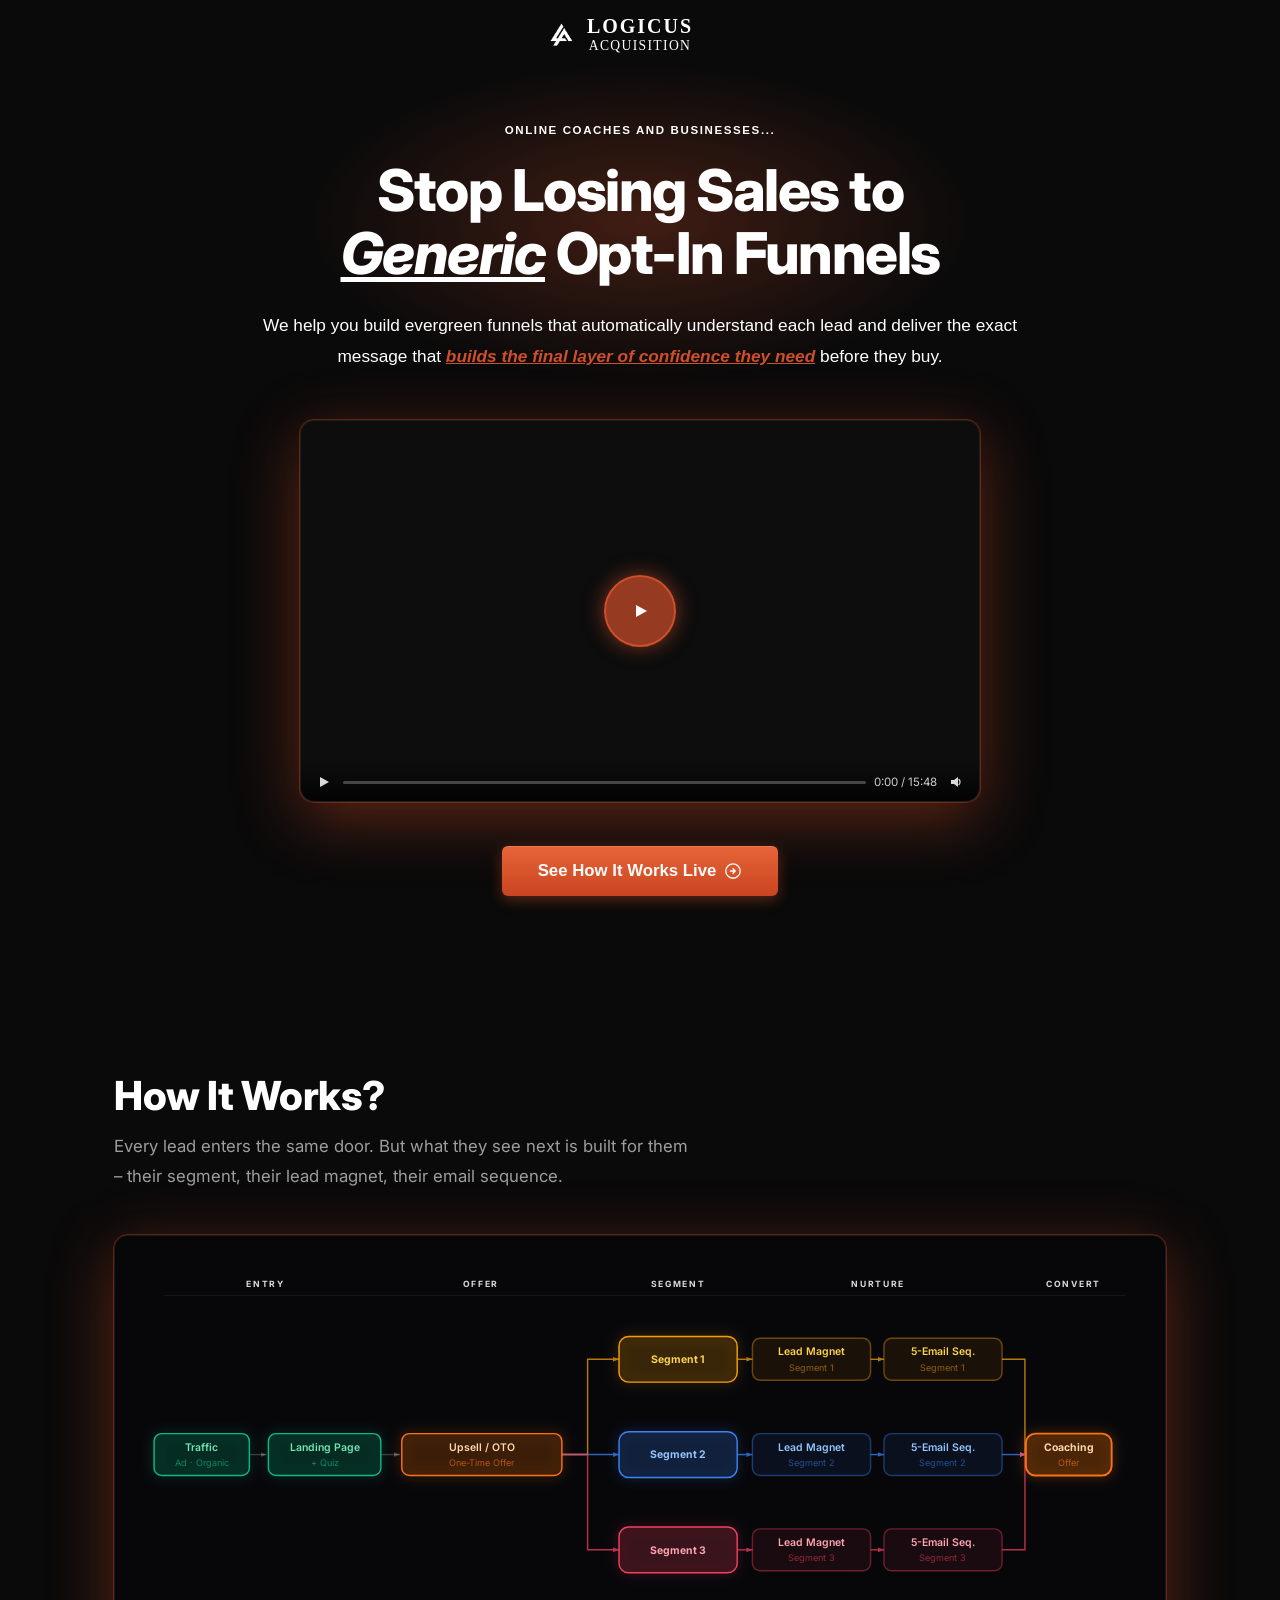
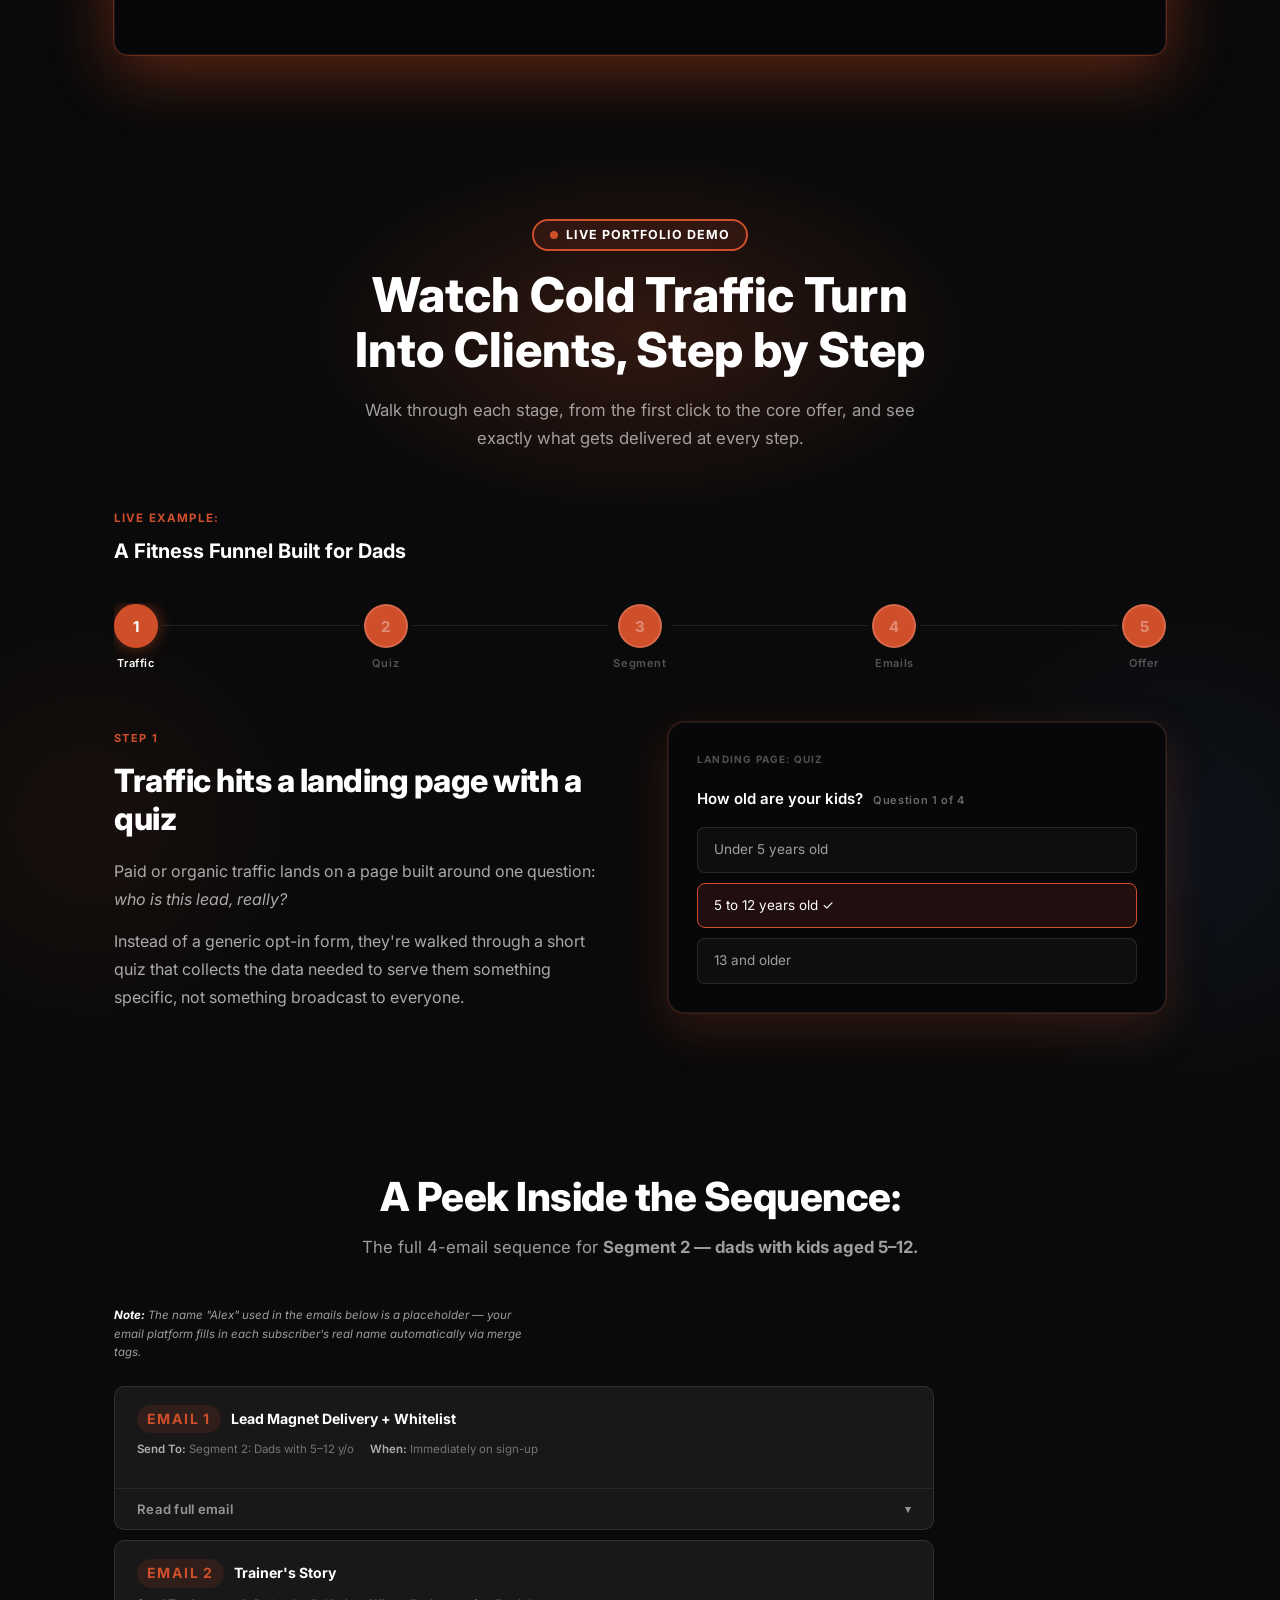
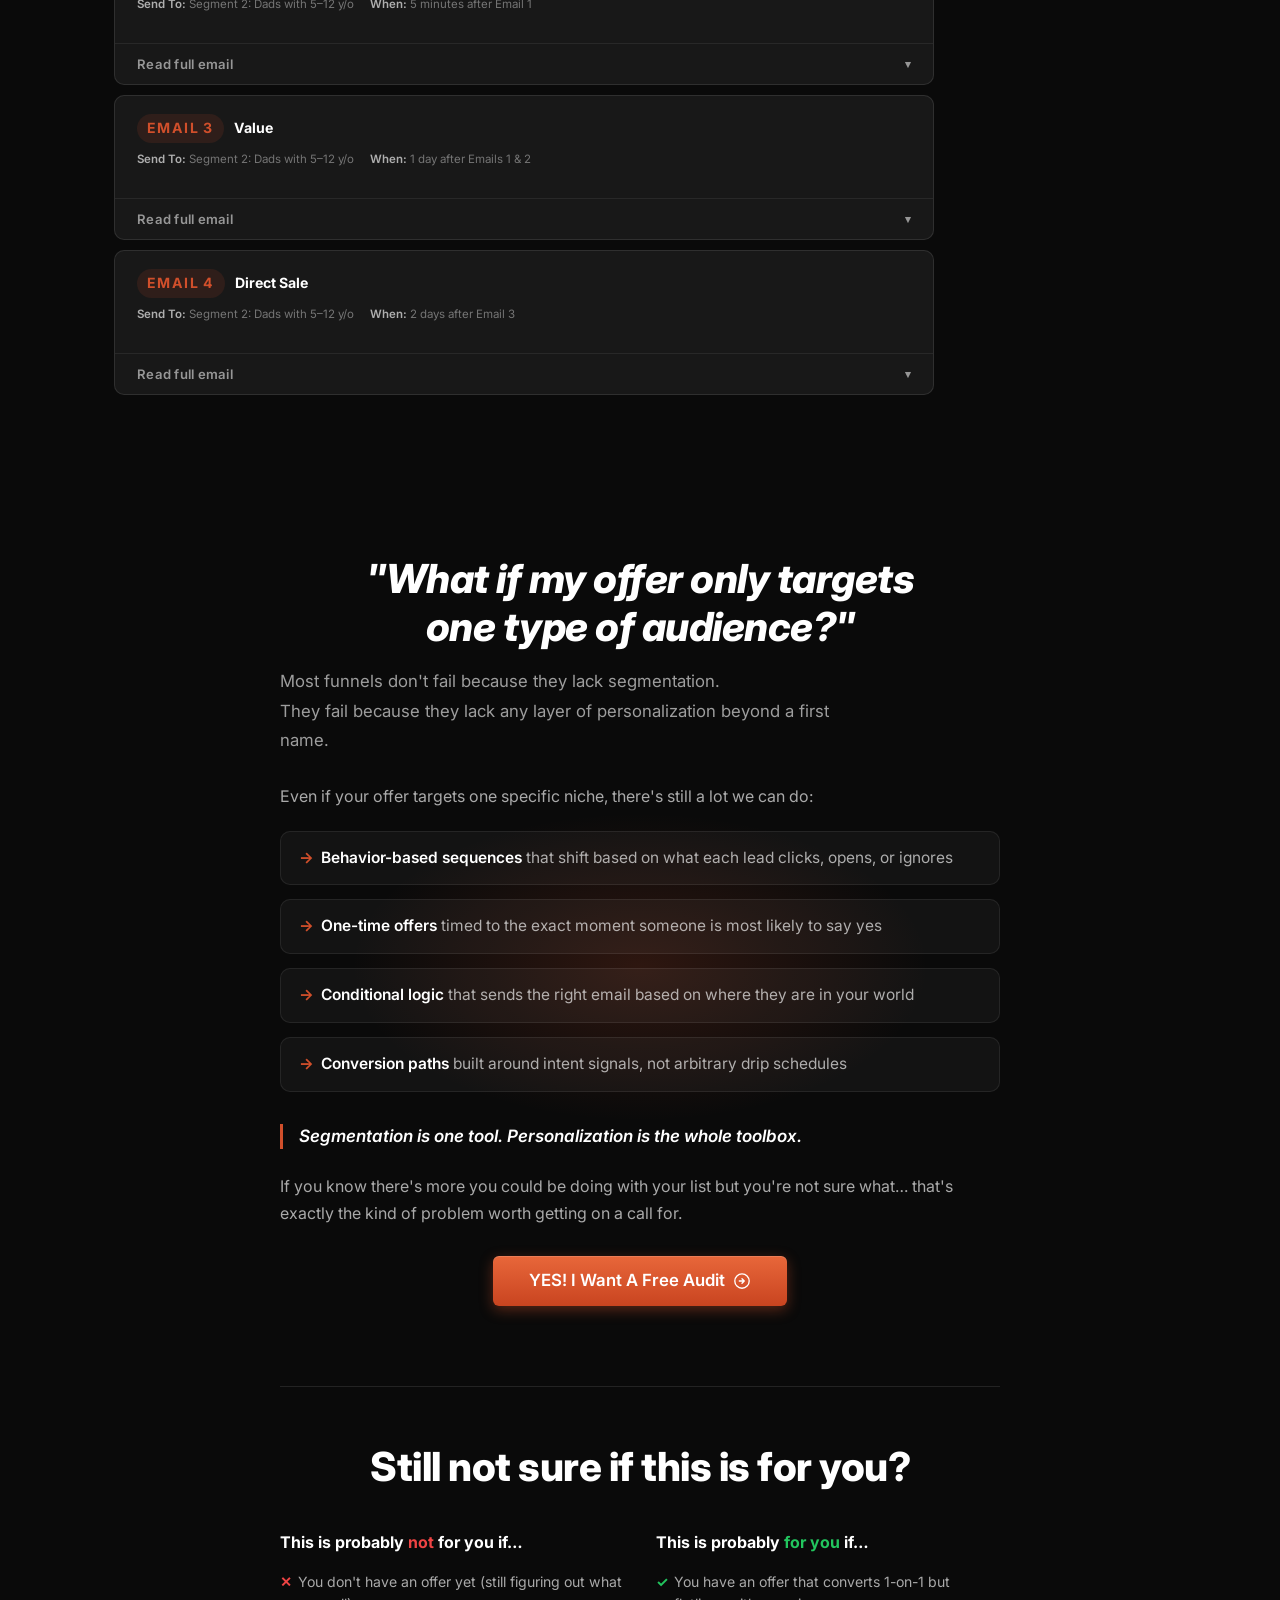
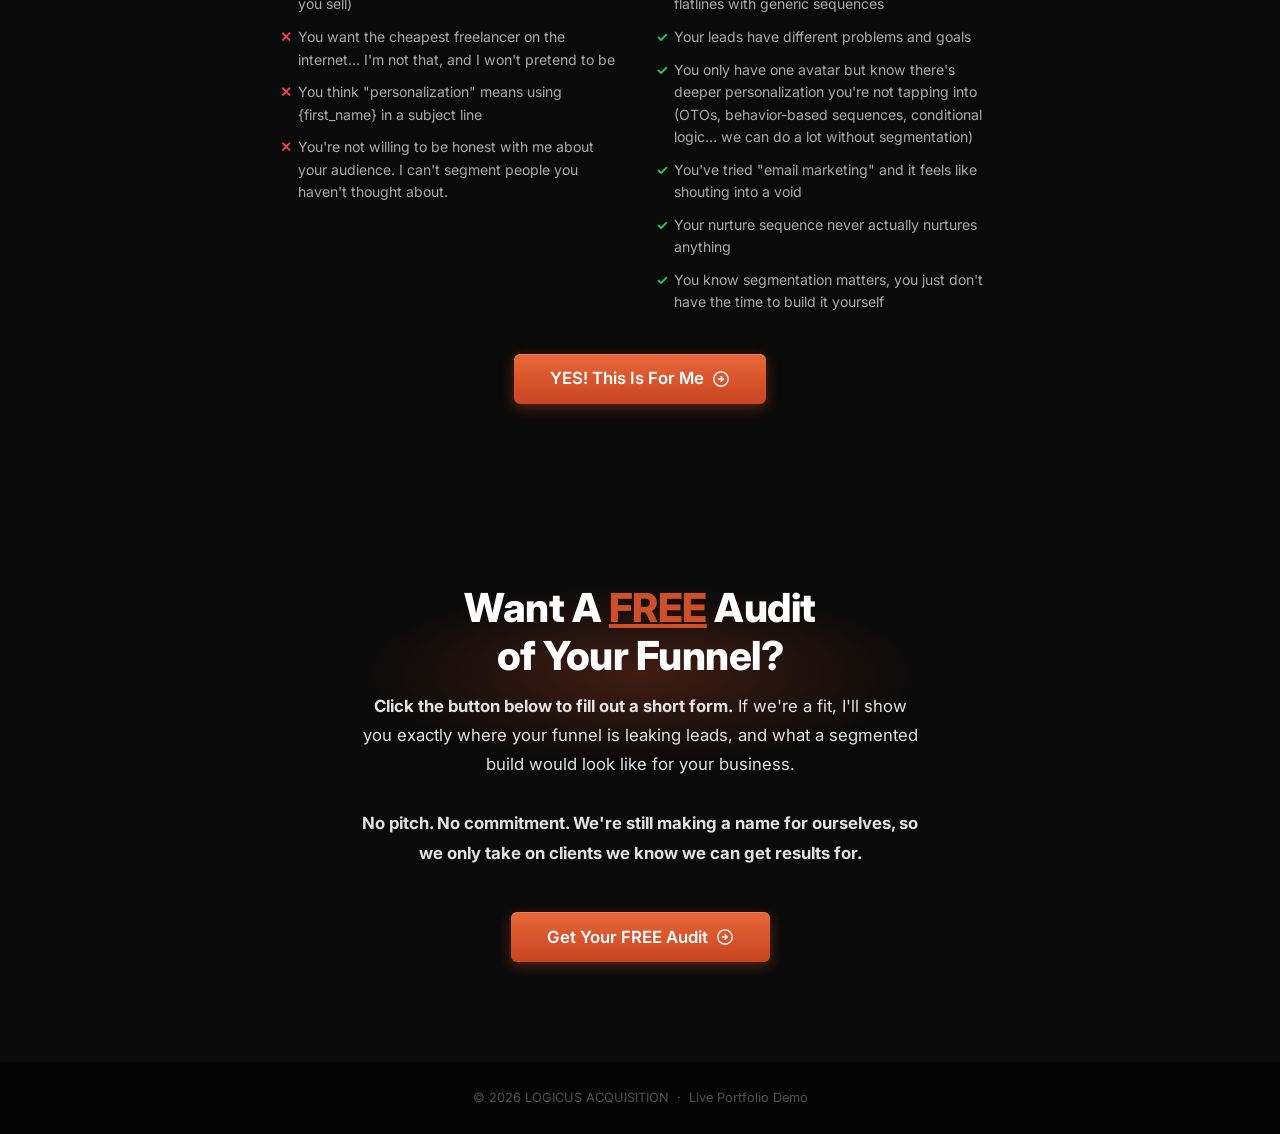
==== index.html @ f86022f2 "Remove 'the' from Email 2 SL" ====
<!DOCTYPE html>
<html lang="en">
<head>
  <meta charset="UTF-8">
  <meta name="viewport" content="width=device-width, initial-scale=1.0">
  <title>LOGICUS ACQUISITION — Segmented Marketing Funnels</title>
  <link rel="preconnect" href="https://fonts.googleapis.com">
  <link rel="preconnect" href="https://fonts.gstatic.com" crossorigin>
  <link href="https://fonts.googleapis.com/css2?family=Inter:wght@300;400;500;600;700;800&display=swap" rel="stylesheet">
  <link rel="stylesheet" href="styles.css">
  <style>
    /* ── Walkthrough Hero ── */
    .walkthrough-hero {
      padding: 64px 0 56px;
      text-align: center;
      position: relative;
      overflow: hidden;
    }
    .walkthrough-hero::before {
      content: '';
      position: absolute;
      top: 50%;
      left: 50%;
      transform: translate(-50%, -50%);
      width: min(700px, 120vw);
      height: 380px;
      background: radial-gradient(ellipse at center, rgba(208,79,43,0.2) 0%, transparent 68%);
      pointer-events: none;
      z-index: 0;
    }
    .walkthrough-hero .container { position: relative; z-index: 1; }
    .walkthrough-hero .hero-label {
      display: inline-flex;
      align-items: center;
      gap: 8px;
      margin-bottom: 16px;
      border: 2px solid #D04F2B;
      border-radius: 999px;
      padding: 4px 16px;
      background: rgba(208, 79, 43, 0.12);
      color: #fff;
      font-size: 0.78rem;
      font-weight: 700;
      letter-spacing: 0.08em;
      text-transform: uppercase;
    }
    .live-dot {
      width: 8px;
      height: 8px;
      border-radius: 50%;
      background: #D04F2B;
      flex-shrink: 0;
      animation: pulse-dot 1.6s ease-in-out infinite;
    }
    @keyframes pulse-dot {
      0%, 100% { opacity: 1; transform: scale(1); }
      50% { opacity: 0.4; transform: scale(0.75); }
    }
    .walkthrough-hero h1 {
      font-size: clamp(1.6rem, 4.5vw, 3rem);
      font-weight: 800;
      line-height: 1.15;
      margin-bottom: 18px;
      text-wrap: balance;
    }
    .walkthrough-hero p {
      font-size: 1.05rem;
      color: rgba(255,255,255,0.6);
      max-width: 560px;
      margin: 0 auto;
      line-height: 1.7;
      text-wrap: pretty;
    }

    /* ── Step Nav ── */
    .walkthrough-section {
      padding: 0 0 80px;
      position: relative;
      overflow: hidden;
    }
    .walkthrough-section::before {
      content: '';
      position: absolute;
      top: 10%;
      right: -180px;
      width: 560px;
      height: 560px;
      background: radial-gradient(ellipse at center, rgba(59,130,246,0.07) 0%, transparent 65%);
      pointer-events: none;
    }
    .walkthrough-section::after {
      content: '';
      position: absolute;
      bottom: 5%;
      left: -150px;
      width: 480px;
      height: 480px;
      background: radial-gradient(ellipse at center, rgba(208,79,43,0.07) 0%, transparent 65%);
      pointer-events: none;
    }
    .walkthrough-section .container { position: relative; z-index: 1; }
    .step-nav {
      display: flex;
      align-items: center;
      margin-bottom: 48px;
      overflow-x: auto;
      padding-bottom: 4px;
    }
    .step-btn {
      display: flex;
      flex-direction: column;
      align-items: center;
      gap: 8px;
      background: none;
      border: none;
      cursor: pointer;
      padding: 0;
      flex-shrink: 0;
    }
    .step-num {
      width: 44px;
      height: 44px;
      border-radius: 50%;
      border: 2px solid rgba(255,255,255,0.15);
      display: flex;
      align-items: center;
      justify-content: center;
      font-size: 15px;
      font-weight: 700;
      color: rgba(255,255,255,0.35);
      font-family: 'Inter', sans-serif;
      transition: all 0.2s;
    }
    .step-label {
      font-size: 11px;
      font-weight: 600;
      letter-spacing: 0.06em;
      color: rgba(255,255,255,0.3);
      font-family: 'Inter', sans-serif;
      transition: color 0.2s;
    }
    .step-btn.active .step-num {
      background: #D04F2B;
      border-color: #D04F2B;
      color: #fff;
      box-shadow: 0 0 16px rgba(208,79,43,0.5);
    }
    .step-btn.active .step-label { color: #fff; }
    .step-btn:hover:not(.active) .step-num { border-color: rgba(255,255,255,0.4); color: rgba(255,255,255,0.6); }
    .step-connector {
      flex: 1;
      height: 1px;
      background: rgba(255,255,255,0.1);
      min-width: 24px;
      margin: 0 4px;
      margin-bottom: 22px;
    }

    /* ── Step Panels ── */
    .step-panel { display: none; }
    .step-panel.active { display: block; }
    .step-panel-inner {
      display: grid;
      grid-template-columns: 1fr 1fr;
      gap: 56px;
      align-items: center;
    }
    .step-tag {
      display: inline-block;
      font-size: 11px;
      font-weight: 700;
      letter-spacing: 0.12em;
      color: #D04F2B;
      text-transform: uppercase;
      margin-bottom: 14px;
    }
    .step-panel h2 {
      font-size: clamp(1.5rem, 2.8vw, 2rem);
      margin-bottom: 18px;
      line-height: 1.2;
    }
    .step-panel p {
      color: rgba(255,255,255,0.65);
      font-size: 1rem;
      line-height: 1.75;
      margin-bottom: 14px;
    }
    .step-panel p:last-child { margin-bottom: 0; }

    /* ── Demo Cards ── */
    .step-demo-card {
      background: #07070A;
      border: 1px solid rgba(255,255,255,0.08);
      border-radius: 16px;
      padding: 28px;
      box-shadow: 0 0 0 1px rgba(208,79,43,0.2), 0 16px 48px rgba(208,79,43,0.2);
    }
    .demo-label {
      font-size: 10px;
      font-weight: 700;
      letter-spacing: 0.12em;
      text-transform: uppercase;
      color: rgba(255,255,255,0.3);
      margin-bottom: 20px;
    }

    /* Quiz demo */
    .demo-quiz-q {
      font-size: 15px;
      font-weight: 600;
      color: #fff;
      margin-bottom: 16px;
    }
    .demo-options { display: flex; flex-direction: column; gap: 10px; }
    .demo-option {
      padding: 11px 16px;
      border-radius: 8px;
      border: 1px solid rgba(255,255,255,0.1);
      font-size: 13.5px;
      color: rgba(255,255,255,0.6);
      background: rgba(255,255,255,0.03);
    }
    .demo-option.highlighted {
      border-color: #D04F2B;
      background: rgba(208,79,43,0.12);
      color: #fff;
    }

    /* Segment demo */
    .demo-segments { display: flex; gap: 10px; }
    .demo-seg {
      flex: 1;
      text-align: center;
      padding: 14px 10px;
      border-radius: 10px;
      border: 1.5px solid rgba(255,255,255,0.1);
      font-size: 12px;
      font-weight: 600;
      font-family: 'Inter', sans-serif;
      color: rgba(255,255,255,0.4);
      line-height: 1.5;
    }
    .demo-seg small { display: block; font-weight: 400; font-size: 10.5px; color: rgba(255,255,255,0.3); margin-top: 4px; }
    .demo-seg.seg-1 { border-color: rgba(245,158,11,0.3); color: #FCD34D; }
    .demo-seg.seg-2 {
      border-color: #3B82F6;
      background: rgba(59,130,246,0.12);
      color: #93C5FD;
      box-shadow: 0 0 16px rgba(59,130,246,0.3);
    }
    .demo-seg.seg-2 small { color: rgba(147,197,253,0.6); }
    .demo-seg.seg-3 { border-color: rgba(244,63,94,0.3); color: #FDA4AF; }

    /* Lead magnet demo */
    .demo-magnet {
      background: rgba(59,130,246,0.08);
      border: 1px solid rgba(59,130,246,0.25);
      border-radius: 10px;
      padding: 20px;
      text-align: center;
    }
    .demo-magnet-title {
      font-size: 15px;
      font-weight: 700;
      color: #fff;
      margin-bottom: 6px;
    }
    .demo-magnet-sub {
      font-size: 12.5px;
      color: rgba(255,255,255,0.55);
      margin-bottom: 14px;
    }
    .demo-magnet-tag {
      display: inline-block;
      font-size: 10.5px;
      font-weight: 600;
      padding: 4px 12px;
      border-radius: 20px;
      background: rgba(59,130,246,0.2);
      color: #93C5FD;
      letter-spacing: 0.04em;
    }

    /* Email list demo */
    .demo-email-list { display: flex; flex-direction: column; gap: 10px; }
    .demo-email-row {
      display: flex;
      align-items: center;
      gap: 12px;
      padding: 10px 14px;
      border-radius: 8px;
      background: rgba(255,255,255,0.04);
      border: 1px solid rgba(255,255,255,0.07);
      font-size: 13px;
      color: rgba(255,255,255,0.7);
    }
    .demo-email-num {
      width: 24px;
      height: 24px;
      border-radius: 50%;
      background: rgba(208,79,43,0.25);
      border: 1px solid rgba(208,79,43,0.5);
      color: #93C5FD;
      font-size: 11px;
      font-weight: 700;
      display: flex;
      align-items: center;
      justify-content: center;
      flex-shrink: 0;
    }
    .demo-email-time {
      margin-left: auto;
      font-size: 11px;
      color: rgba(255,255,255,0.3);
      flex-shrink: 0;
    }

    /* Offer demo */
    .demo-offer-title {
      font-size: 16px;
      font-weight: 700;
      color: #fff;
      margin-bottom: 16px;
    }
    .demo-offer-items { display: flex; flex-direction: column; gap: 8px; margin-bottom: 20px; }
    .demo-offer-item {
      font-size: 13px;
      color: rgba(255,255,255,0.65);
    }
    .demo-offer-cta {
      display: inline-block;
      padding: 10px 20px;
      background: #D04F2B;
      border-radius: 8px;
      font-size: 13px;
      font-weight: 700;
      color: #fff;
    }

    /* Step nav mobile */
    @media (max-width: 768px) {
      .step-panel-inner {
        display: flex;
        flex-direction: column;
        gap: 24px;
      }
      .step-text { display: contents; }
      .step-text-header { order: 1; }
      .step-demo-card { order: 2; }
      .step-text-body { order: 3; }
      .demo-segments { flex-direction: column; }
      .step-hook {
        color: rgba(255,255,255,0.88);
        font-weight: 500;
        border-left: 2px solid #D04F2B;
        padding-left: 12px;
      }
      .when-to-send-label { display: none; }
    }

    /* ── Email showcase overrides ── */
    .email-header-meta {
      display: flex;
      flex-wrap: wrap;
      gap: 6px 16px;
      margin-bottom: 12px;
    }
    .email-meta-item {
      font-size: 11.5px;
      color: rgba(255,255,255,0.4);
    }
    .email-meta-item strong {
      color: rgba(255,255,255,0.65);
      font-weight: 600;
    }
    .email-body a { color: #1d4ed8; text-decoration: underline; }
    .email-body .email-quote-center {
      text-align: center;
      font-weight: 700;
      font-style: italic;
      font-size: 1.05rem;
      margin: 8px 0 16px;
      color: #1a1a1a;
    }
    .email-body .dash-list {
      list-style: none;
      padding: 0;
      margin: 8px 0 16px 16px;
    }
    .email-body .dash-list li::before {
      content: "- ";
      color: #2d2d2d;
    }
    .email-body .check-list {
      list-style: none;
      padding: 0;
      margin: 8px 0 16px;
      display: flex;
      flex-direction: column;
      gap: 10px;
    }
    .email-body .check-list li {
      font-size: 0.9rem;
      line-height: 1.6;
    }
    .email-type { color: #fff; font-size: 0.88rem; font-weight: 700; }
    .email-num { font-size: 0.88rem; font-weight: 700; }
    .email-subject,
    .email-preview-text {
      font-size: 0.88rem;
      word-break: break-word;
      overflow-wrap: break-word;
    }
    .email-subject {
      color: rgba(255,255,255,0.8);
      font-weight: 600;
    }
    .email-preview-text {
      color: rgba(255,255,255,0.55);
      font-weight: 400;
    }
    .email-subject strong,
    .email-preview-text strong {
      color: #fff;
      font-weight: 700;
      letter-spacing: 0.06em;
      margin-right: 5px;
    }
    .alt-row {
      display: flex;
      flex-direction: column;
      gap: 6px;
    }
    .email-header { display: flex; flex-direction: column; gap: 7px; cursor: default; }
    .email-subject, .email-preview-text { display: none; }
    .email-slpv .email-subject, .email-slpv .email-preview-text { display: block; }
    .email-slpv {
      background: #fff;
      padding: 14px 20px 10px;
      border-bottom: 1px solid rgba(0,0,0,0.07);
      display: flex;
      flex-direction: column;
      gap: 5px;
    }
    .email-slpv .email-subject { color: #1a1a1a; font-weight: 700; }
    .email-slpv .email-preview-text { color: #1a1a1a; font-weight: 400; }
    .email-slpv .email-subject strong,
    .email-slpv .email-preview-text strong {
      color: #1a1a1a;
      font-size: 0.88rem;
      font-weight: 700;
      margin-right: 5px;
    }
    .email-note { text-align: center; font-size: 0.8rem; color: rgba(255,255,255,0.6); margin-top: 40px; font-style: italic; }

    /* ── Personalization glow ── */
    .personalization-section {
      position: relative;
      overflow: hidden;
    }
    .personalization-section::before {
      content: '';
      position: absolute;
      top: 54%;
      left: 50%;
      transform: translate(-50%, -50%);
      width: min(600px, 100vw);
      height: 320px;
      background: radial-gradient(ellipse at center, rgba(208,79,43,0.18) 0%, transparent 68%);
      pointer-events: none;
    }
    .personalization-section .container { position: relative; z-index: 1; }
  </style>
</head>
<body>

  <!-- ======================== NAV ======================== -->
  <nav>
    <div class="nav-inner">
      <div class="logo-mark">
        <img src="icon.png" width="30" height="30" alt="" style="filter: brightness(0) invert(1); margin-left: -40px;">
        <div class="logo-stack">
          <div class="logo-name">LOGICUS</div>
          <div class="logo-sub">ACQUISITION</div>
        </div>
      </div>
    </div>
  </nav>

  <!-- ======================== HERO ======================== -->
  <section class="hero">
    <div class="container">

      <div class="hero-content">
        <div class="hero-label">Online Coaches and Businesses...</div>
        <h1>Stop Losing Sales to <span style="text-decoration: underline; font-style: italic;">Generic</span> Opt-In Funnels</h1>
        <p class="subhead">We help you build evergreen funnels that automatically understand each lead and deliver the exact message that <span style="color:#D04F2B; text-decoration: underline; font-style: italic; font-weight: 700;">builds the final layer of confidence they need</span> before they buy.</p>
      </div>

      <div class="vsl-wrapper">
        <div class="vsl-placeholder" style="background-image: url('VSL Thumbnail.png'); background-size: cover; background-position: center;">
          <div class="vsl-play-ring">
            <svg width="26" height="26" viewBox="0 0 26 26" fill="none" xmlns="http://www.w3.org/2000/svg">
              <path d="M9 7L20 13L9 19V7Z" fill="#fff"/>
            </svg>
          </div>
          <div class="vsl-controls">
            <button class="vsl-ctrl-btn" aria-label="Play">
              <svg width="14" height="14" viewBox="0 0 14 14" fill="none"><path d="M3 2L12 7L3 12V2Z" fill="#fff"/></svg>
            </button>
            <div class="vsl-progress">
              <div class="vsl-progress-fill"></div>
            </div>
            <span class="vsl-time">0:00 / 15:48</span>
            <button class="vsl-ctrl-btn" aria-label="Volume">
              <svg width="14" height="14" viewBox="0 0 14 14" fill="none">
                <path d="M2 5h3l4-3v10L5 9H2V5z" fill="#fff"/>
                <path d="M10 4.5a3.5 3.5 0 0 1 0 5" stroke="#fff" stroke-width="1.2" stroke-linecap="round"/>
              </svg>
            </button>
          </div>
        </div>
      </div>

      <div class="hero-cta">
        <a href="https://docs.google.com/forms/d/e/1FAIpQLSd3DyoUWMhvoH6tZdubQtil6sRKJWbAAn-DKEaLsFB7wDBJww/viewform" target="_blank" class="btn btn-coral btn-lg">See How It Works Live <svg width="18" height="18" viewBox="0 0 20 20" fill="none" xmlns="http://www.w3.org/2000/svg" style="flex-shrink:0"><circle cx="10" cy="10" r="8" stroke="currentColor" stroke-width="1.5"/><path d="M7 10h5.5M10 7.5l2.5 2.5-2.5 2.5" stroke="currentColor" stroke-width="1.5" stroke-linecap="round" stroke-linejoin="round"/></svg></a>
      </div>

    </div>
  </section>

  <!-- ======================== HOW IT WORKS ======================== -->
  <section class="how-it-works">
    <div class="container">
      <h2>How It Works?</h2>
      <p class="section-sub">Every lead enters the same door. But what they see next is built for them – their segment, their lead magnet, their email sequence.</p>

      <p class="swipe-hint">(Swipe to see the full map)</p>

      <div class="diagram-wrap">
        <svg viewBox="0 0 1060 380" xmlns="http://www.w3.org/2000/svg" role="img" aria-label="Funnel flow diagram">
          <defs>
            <marker id="arr-gray"   viewBox="0 0 10 10" refX="9" refY="5" markerWidth="7" markerHeight="7" orient="auto" markerUnits="userSpaceOnUse">
              <path d="M 0 1.5 L 9 5 L 0 8.5 z" fill="rgba(255,255,255,0.25)"/>
            </marker>
            <marker id="arr-amber"  viewBox="0 0 10 10" refX="9" refY="5" markerWidth="7" markerHeight="7" orient="auto" markerUnits="userSpaceOnUse">
              <path d="M 0 1.5 L 9 5 L 0 8.5 z" fill="#F59E0B"/>
            </marker>
            <marker id="arr-blue"   viewBox="0 0 10 10" refX="9" refY="5" markerWidth="7" markerHeight="7" orient="auto" markerUnits="userSpaceOnUse">
              <path d="M 0 1.5 L 9 5 L 0 8.5 z" fill="#3B82F6"/>
            </marker>
            <marker id="arr-rose"   viewBox="0 0 10 10" refX="9" refY="5" markerWidth="7" markerHeight="7" orient="auto" markerUnits="userSpaceOnUse">
              <path d="M 0 1.5 L 9 5 L 0 8.5 z" fill="#F43F5E"/>
            </marker>
            <filter id="glow-amber" x="-35%" y="-35%" width="170%" height="170%">
              <feDropShadow dx="0" dy="0" stdDeviation="6" flood-color="#F59E0B" flood-opacity="0.55"/>
            </filter>
            <filter id="glow-blue" x="-35%" y="-35%" width="170%" height="170%">
              <feDropShadow dx="0" dy="0" stdDeviation="6" flood-color="#3B82F6" flood-opacity="0.55"/>
            </filter>
            <filter id="glow-rose" x="-35%" y="-35%" width="170%" height="170%">
              <feDropShadow dx="0" dy="0" stdDeviation="6" flood-color="#F43F5E" flood-opacity="0.55"/>
            </filter>
            <filter id="glow-purple" x="-40%" y="-40%" width="180%" height="180%">
              <feDropShadow dx="0" dy="0" stdDeviation="8" flood-color="#8B5CF6" flood-opacity="0.65"/>
            </filter>
            <filter id="glow-orange" x="-35%" y="-35%" width="170%" height="170%">
              <feDropShadow dx="0" dy="0" stdDeviation="6" flood-color="#F97316" flood-opacity="0.65"/>
            </filter>
            <filter id="glow-green" x="-35%" y="-35%" width="170%" height="170%">
              <feDropShadow dx="0" dy="0" stdDeviation="6" flood-color="#10B981" flood-opacity="0.55"/>
            </filter>
          </defs>

          <text x="137" y="24" text-anchor="middle" fill="rgba(255,255,255,0.85)" font-size="9" font-weight="700" letter-spacing="1.8" font-family="Inter,sans-serif">ENTRY</text>
          <text x="363" y="24" text-anchor="middle" fill="rgba(255,255,255,0.85)" font-size="9" font-weight="700" letter-spacing="1.8" font-family="Inter,sans-serif">OFFER</text>
          <text x="570" y="24" text-anchor="middle" fill="rgba(255,255,255,0.85)" font-size="9" font-weight="700" letter-spacing="1.8" font-family="Inter,sans-serif">SEGMENT</text>
          <text x="780" y="24" text-anchor="middle" fill="rgba(255,255,255,0.85)" font-size="9" font-weight="700" letter-spacing="1.8" font-family="Inter,sans-serif">NURTURE</text>
          <text x="985" y="24" text-anchor="middle" fill="rgba(255,255,255,0.85)" font-size="9" font-weight="700" letter-spacing="1.8" font-family="Inter,sans-serif">CONVERT</text>
          <line x1="30" y1="33" x2="1040" y2="33" stroke="rgba(255,255,255,0.06)" stroke-width="1"/>

          <path d="M 120 200 L 138 200" stroke="rgba(255,255,255,0.2)" stroke-width="1.5" fill="none" marker-end="url(#arr-gray)"/>
          <path d="M 258 200 L 278 200" stroke="rgba(255,255,255,0.2)" stroke-width="1.5" fill="none" marker-end="url(#arr-gray)"/>

          <path d="M 448 200 L 475 200 L 475 100 L 508 100" stroke="#F59E0B" stroke-width="1.5" fill="none" marker-end="url(#arr-amber)" opacity="0.75"/>
          <path d="M 448 200 L 508 200"                     stroke="#3B82F6" stroke-width="1.5" fill="none" marker-end="url(#arr-blue)"  opacity="0.75"/>
          <path d="M 448 200 L 475 200 L 475 300 L 508 300" stroke="#F43F5E" stroke-width="1.5" fill="none" marker-end="url(#arr-rose)"  opacity="0.75"/>

          <path d="M 632 100 L 648 100" stroke="#F59E0B" stroke-width="1.5" fill="none" marker-end="url(#arr-amber)" opacity="0.75"/>
          <path d="M 632 200 L 648 200" stroke="#3B82F6" stroke-width="1.5" fill="none" marker-end="url(#arr-blue)"  opacity="0.75"/>
          <path d="M 632 300 L 648 300" stroke="#F43F5E" stroke-width="1.5" fill="none" marker-end="url(#arr-rose)"  opacity="0.75"/>

          <path d="M 772 100 L 786 100" stroke="#F59E0B" stroke-width="1.5" fill="none" marker-end="url(#arr-amber)" opacity="0.75"/>
          <path d="M 772 200 L 786 200" stroke="#3B82F6" stroke-width="1.5" fill="none" marker-end="url(#arr-blue)"  opacity="0.75"/>
          <path d="M 772 300 L 786 300" stroke="#F43F5E" stroke-width="1.5" fill="none" marker-end="url(#arr-rose)"  opacity="0.75"/>

          <path d="M 910 100 L 934 100 L 934 200 L 935 200" stroke="#F59E0B" stroke-width="1.5" fill="none" marker-end="url(#arr-amber)" opacity="0.75"/>
          <path d="M 910 200 L 935 200"                     stroke="#3B82F6" stroke-width="1.5" fill="none" marker-end="url(#arr-blue)"  opacity="0.75"/>
          <path d="M 910 300 L 934 300 L 934 200 L 935 200" stroke="#F43F5E" stroke-width="1.5" fill="none" marker-end="url(#arr-rose)"  opacity="0.75"/>

          <rect x="20" y="178" width="100" height="44" rx="8" fill="rgba(16,185,129,0.14)" stroke="#10B981" stroke-width="1.5" filter="url(#glow-green)"/>
          <text x="70" y="196" text-anchor="middle" fill="#6EE7B7" font-size="11" font-weight="600" font-family="Inter,sans-serif">Traffic</text>
          <text x="70" y="212" text-anchor="middle" fill="rgba(16,185,129,0.65)" font-size="9.5" font-family="Inter,sans-serif">Ad · Organic</text>

          <rect x="140" y="178" width="118" height="44" rx="8" fill="rgba(16,185,129,0.14)" stroke="#10B981" stroke-width="1.5" filter="url(#glow-green)"/>
          <text x="199" y="196" text-anchor="middle" fill="#6EE7B7" font-size="11" font-weight="600" font-family="Inter,sans-serif">Landing Page</text>
          <text x="199" y="212" text-anchor="middle" fill="rgba(16,185,129,0.65)" font-size="9.5" font-family="Inter,sans-serif">+ Quiz</text>

          <rect x="280" y="178" width="168" height="44" rx="8" fill="rgba(249,115,22,0.14)" stroke="#F97316" stroke-width="1.5" filter="url(#glow-orange)"/>
          <text x="364" y="196" text-anchor="middle" fill="#FED7AA" font-size="11" font-weight="600" font-family="Inter,sans-serif">Upsell / OTO</text>
          <text x="364" y="212" text-anchor="middle" fill="rgba(249,115,22,0.65)" font-size="9.5" font-family="Inter,sans-serif">One-Time Offer</text>

          <rect x="508" y="76" width="124" height="48" rx="10" fill="rgba(245,158,11,0.14)" stroke="#F59E0B" stroke-width="1.5" filter="url(#glow-amber)"/>
          <text x="570" y="104" text-anchor="middle" fill="#FCD34D" font-size="11" font-weight="700" font-family="Inter,sans-serif">Segment 1</text>

          <rect x="508" y="176" width="124" height="48" rx="10" fill="rgba(59,130,246,0.14)" stroke="#3B82F6" stroke-width="1.5" filter="url(#glow-blue)"/>
          <text x="570" y="204" text-anchor="middle" fill="#93C5FD" font-size="11" font-weight="700" font-family="Inter,sans-serif">Segment 2</text>

          <rect x="508" y="276" width="124" height="48" rx="10" fill="rgba(244,63,94,0.14)" stroke="#F43F5E" stroke-width="1.5" filter="url(#glow-rose)"/>
          <text x="570" y="304" text-anchor="middle" fill="#FDA4AF" font-size="11" font-weight="700" font-family="Inter,sans-serif">Segment 3</text>

          <rect x="648" y="78" width="124" height="44" rx="8" fill="rgba(245,158,11,0.08)" stroke="rgba(245,158,11,0.4)" stroke-width="1.5"/>
          <text x="710" y="96"  text-anchor="middle" fill="#FCD34D" font-size="11" font-weight="600" font-family="Inter,sans-serif">Lead Magnet</text>
          <text x="710" y="112" text-anchor="middle" fill="rgba(245,158,11,0.55)" font-size="9.5" font-family="Inter,sans-serif">Segment 1</text>

          <rect x="648" y="178" width="124" height="44" rx="8" fill="rgba(59,130,246,0.08)" stroke="rgba(59,130,246,0.4)" stroke-width="1.5"/>
          <text x="710" y="196" text-anchor="middle" fill="#93C5FD" font-size="11" font-weight="600" font-family="Inter,sans-serif">Lead Magnet</text>
          <text x="710" y="212" text-anchor="middle" fill="rgba(59,130,246,0.55)" font-size="9.5" font-family="Inter,sans-serif">Segment 2</text>

          <rect x="648" y="278" width="124" height="44" rx="8" fill="rgba(244,63,94,0.08)" stroke="rgba(244,63,94,0.4)" stroke-width="1.5"/>
          <text x="710" y="296" text-anchor="middle" fill="#FDA4AF" font-size="11" font-weight="600" font-family="Inter,sans-serif">Lead Magnet</text>
          <text x="710" y="312" text-anchor="middle" fill="rgba(244,63,94,0.55)" font-size="9.5" font-family="Inter,sans-serif">Segment 3</text>

          <rect x="786" y="78" width="124" height="44" rx="8" fill="rgba(245,158,11,0.08)" stroke="rgba(245,158,11,0.4)" stroke-width="1.5"/>
          <text x="848" y="96"  text-anchor="middle" fill="#FCD34D" font-size="11" font-weight="600" font-family="Inter,sans-serif">5-Email Seq.</text>
          <text x="848" y="112" text-anchor="middle" fill="rgba(245,158,11,0.55)" font-size="9.5" font-family="Inter,sans-serif">Segment 1</text>

          <rect x="786" y="178" width="124" height="44" rx="8" fill="rgba(59,130,246,0.08)" stroke="rgba(59,130,246,0.4)" stroke-width="1.5"/>
          <text x="848" y="196" text-anchor="middle" fill="#93C5FD" font-size="11" font-weight="600" font-family="Inter,sans-serif">5-Email Seq.</text>
          <text x="848" y="212" text-anchor="middle" fill="rgba(59,130,246,0.55)" font-size="9.5" font-family="Inter,sans-serif">Segment 2</text>

          <rect x="786" y="278" width="124" height="44" rx="8" fill="rgba(244,63,94,0.08)" stroke="rgba(244,63,94,0.4)" stroke-width="1.5"/>
          <text x="848" y="296" text-anchor="middle" fill="#FDA4AF" font-size="11" font-weight="600" font-family="Inter,sans-serif">5-Email Seq.</text>
          <text x="848" y="312" text-anchor="middle" fill="rgba(244,63,94,0.55)" font-size="9.5" font-family="Inter,sans-serif">Segment 3</text>

          <rect x="935" y="178" width="90" height="44" rx="10" fill="rgba(249,115,22,0.18)" stroke="#F97316" stroke-width="2" filter="url(#glow-orange)"/>
          <text x="980" y="196" text-anchor="middle" fill="#FED7AA" font-size="11" font-weight="700" font-family="Inter,sans-serif">Coaching</text>
          <text x="980" y="212" text-anchor="middle" fill="rgba(249,115,22,0.65)" font-size="9.5" font-family="Inter,sans-serif">Offer</text>
        </svg>
      </div>

    </div>
  </section>

  <!-- ======================== WALKTHROUGH HERO ======================== -->
  <section class="walkthrough-hero" id="live-demo">
    <div class="container">
      <div class="hero-label"><span class="live-dot"></span>Live Portfolio Demo</div>
      <h1>Watch Cold Traffic Turn Into Clients, Step by Step</h1>
      <p>Walk through each stage, from the first click to the core offer, and see exactly what gets delivered at every step.</p>
    </div>
  </section>

  <!-- ======================== WALKTHROUGH ======================== -->
  <section class="walkthrough-section">
    <div class="container">

      <div style="margin-bottom: 36px;">
        <p style="font-size:0.72rem; font-weight:700; letter-spacing:0.1em; text-transform:uppercase; color:#D04F2B; margin-bottom:8px;">Live Example:</p>
        <h3 style="font-size:1.25rem; font-weight:700; color:#fff; margin-bottom:0;">A Fitness Funnel Built for Dads</h3>
      </div>

      <div class="step-nav">
        <button class="step-btn active" onclick="showStep(1)">
          <span class="step-num">1</span>
          <span class="step-label">Traffic</span>
        </button>
        <div class="step-connector"></div>
        <button class="step-btn" onclick="showStep(2)">
          <span class="step-num">2</span>
          <span class="step-label">Quiz</span>
        </button>
        <div class="step-connector"></div>
        <button class="step-btn" onclick="showStep(3)">
          <span class="step-num">3</span>
          <span class="step-label">Segment</span>
        </button>
        <div class="step-connector"></div>
        <button class="step-btn" onclick="showStep(4)">
          <span class="step-num">4</span>
          <span class="step-label">Emails</span>
        </button>
        <div class="step-connector"></div>
        <button class="step-btn" onclick="showStep(5)">
          <span class="step-num">5</span>
          <span class="step-label">Offer</span>
        </button>
      </div>

      <div class="step-panels">

        <!-- Step 1 -->
        <div class="step-panel active" data-step="1">
          <div class="step-panel-inner">
            <div class="step-text">
              <div class="step-text-header">
                <div class="step-tag">Step 1</div>
                <h2>Traffic hits a landing page with a quiz</h2>
              </div>
              <div class="step-text-body">
                <p class="step-hook">Paid or organic traffic lands on a page built around one question: <em>who is this lead, really?</em></p>
                <p>Instead of a generic opt-in form, they're walked through a short quiz that collects the data needed to serve them something specific, not something broadcast to everyone.</p>
              </div>
            </div>
            <div class="step-demo-card">
              <div class="demo-label">Landing Page: Quiz</div>
              <div style="display:flex; align-items:baseline; gap:10px; margin-bottom:16px;">
                <div class="demo-quiz-q" style="margin-bottom:0;">How old are your kids?</div>
                <span style="font-size:11px; font-weight:600; letter-spacing:0.06em; color:rgba(255,255,255,0.4); flex-shrink:0;">Question 1 of 4</span>
              </div>
              <div class="demo-options">
                <div class="demo-option">Under 5 years old</div>
                <div class="demo-option highlighted">5 to 12 years old ✓</div>
                <div class="demo-option">13 and older</div>
              </div>
            </div>
          </div>
        </div>

        <!-- Step 2 -->
        <div class="step-panel" data-step="2">
          <div class="step-panel-inner">
            <div class="step-text">
              <div class="step-text-header">
                <div class="step-tag">Step 2</div>
                <h2>Answers determine the segment</h2>
              </div>
              <div class="step-text-body">
                <p class="step-hook">The primary signal is kids' age range. Each group has different psychology, schedule constraints, and parenting pressures, so each gets a completely different funnel.</p>
                <p>Secondary answers (challenge type, consistency level, main goal) further personalize the copy within the segment.</p>
              </div>
            </div>
            <div class="step-demo-card">
              <div class="demo-label">Segmentation Output</div>
              <div class="demo-segments">
                <div class="demo-seg seg-1">Segment 1<small>Kids under 5</small></div>
                <div class="demo-seg seg-2">Segment 2<small>Kids 5–12 ✓</small></div>
                <div class="demo-seg seg-3">Segment 3<small>Kids 13+</small></div>
              </div>
            </div>
          </div>
        </div>

        <!-- Step 3 -->
        <div class="step-panel" data-step="3">
          <div class="step-panel-inner">
            <div class="step-text">
              <div class="step-text-header">
                <div class="step-tag">Step 3</div>
                <h2>Each segment gets a matched lead magnet</h2>
              </div>
              <div class="step-text-body">
                <p class="step-hook">No two segments receive the same guide. Each lead magnet is written for the exact situation of that segment: different title, different framing, different content.</p>
                <p>The delivery email also references their quiz answers, so the experience feels personal from the very first message they open.</p>
              </div>
            </div>
            <div class="step-demo-card">
              <div class="demo-label">Segment 2: Lead Magnet</div>
              <div class="demo-magnet">
                <div class="demo-magnet-title">The Stolen Minutes Method</div>
                <div class="demo-magnet-sub">Train Smarter Around Your Kids' Schedule</div>
                <div class="demo-magnet-tag">For dads with kids aged 5–12</div>
              </div>
            </div>
          </div>
        </div>

        <!-- Step 4 -->
        <div class="step-panel" data-step="4">
          <div class="step-panel-inner">
            <div class="step-text">
              <div class="step-text-header">
                <div class="step-tag">Step 4</div>
                <h2>A tailored email sequence does the nurturing</h2>
              </div>
              <div class="step-text-body">
                <p class="step-hook">Four emails go out to Segment 2, spaced and sequenced to build trust, deliver value, and move the lead toward the offer, without sounding like a broadcast blast.</p>
                <p>Scroll down to read every email in full, word for word.</p>
                <a href="#email-showcase" class="btn btn-coral" style="margin-top:16px;">Read the full sequence <svg width="18" height="18" viewBox="0 0 20 20" fill="none" style="flex-shrink:0"><circle cx="10" cy="10" r="8" stroke="currentColor" stroke-width="1.5"/><path d="M7 10h5.5M10 7.5l2.5 2.5-2.5 2.5" stroke="currentColor" stroke-width="1.5" stroke-linecap="round" stroke-linejoin="round"/></svg></a>
              </div>
            </div>
            <div class="step-demo-card">
              <div style="display:flex; justify-content:space-between; align-items:center; margin-bottom:6px;">
                <div class="demo-label" style="margin-bottom:0;">Email Sequence: Segment 2</div>
                <div class="when-to-send-label" style="font-size:10px; font-weight:600; letter-spacing:0.08em; text-transform:uppercase; color:rgba(255,255,255,0.35);">When to send</div>
              </div>
              <div class="demo-email-list">
                <div class="demo-email-row">
                  <span class="demo-email-num">1</span>
                  <span>Lead Magnet Delivery</span>
                  <span class="demo-email-time">Immediately</span>
                </div>
                <div class="demo-email-row">
                  <span class="demo-email-num">2</span>
                  <span>Trainer's Story</span>
                  <span class="demo-email-time">+5 min</span>
                </div>
                <div class="demo-email-row">
                  <span class="demo-email-num">3</span>
                  <span>Value + Product Aware</span>
                  <span class="demo-email-time">Day 2</span>
                </div>
                <div class="demo-email-row">
                  <span class="demo-email-num">4</span>
                  <span>Direct Sale</span>
                  <span class="demo-email-time">Day 4</span>
                </div>
              </div>
            </div>
          </div>
        </div>

        <!-- Step 5 -->
        <div class="step-panel" data-step="5">
          <div class="step-panel-inner">
            <div class="step-text">
              <div class="step-text-header">
                <div class="step-tag">Step 5</div>
                <h2>The offer lands at the right moment</h2>
              </div>
              <div class="step-text-body">
                <p class="step-hook">By Email 4, the lead has received a lead magnet, heard the trainer's personal story, gotten specific value on their problem, and been shown the pattern in their own behavior.</p>
                <p>The coaching offer isn't a cold pitch. It arrives after trust is built, timed to the exact moment the lead is most primed to say yes.</p>
              </div>
            </div>
            <div class="step-demo-card">
              <div class="demo-label">The Coaching Offer</div>
              <div class="demo-offer">
                <div class="demo-offer-title">1-on-1 Coaching with Trainer</div>
                <div class="demo-offer-items">
                  <div class="demo-offer-item">☑️ Custom training blueprint</div>
                  <div class="demo-offer-item">☑️ Done-for-you decision system</div>
                  <div class="demo-offer-item">☑️ Direct access to coach</div>
                  <div class="demo-offer-item">☑️ Ongoing plan adjustments</div>
                </div>
                <div class="demo-offer-cta">Apply here →</div>
              </div>
            </div>
          </div>
        </div>

      </div><!-- /step-panels -->
    </div>
  </section>

  <!-- ======================== EMAIL SHOWCASE ======================== -->
  <section class="email-previews" id="email-showcase">
    <div class="container">
      <h2 style="text-align:center;">A Peek Inside the Sequence:</h2>
      <p class="section-sub" style="text-align:center; margin-left:auto; margin-right:auto; text-wrap:pretty;">The full 4-email sequence for <strong>Segment 2 — dads with kids aged 5–12.</strong></p>

      <p class="email-note" style="margin-top:16px; margin-bottom:24px; font-size:0.72rem; max-width:420px; margin-left:0; margin-right:auto; text-align:left;"><strong style="color:#fff;">Note:</strong> The name "Alex" used in the emails below is a placeholder — your email platform fills in each subscriber's real name automatically via merge tags.</p>

      <div class="email-stack">

        <!-- ─── Email 1 ─── -->
        <div class="email-card">
          <div class="email-header">
            <div class="email-meta">
              <span class="email-num">Email 1</span>
              <span class="email-type">Lead Magnet Delivery + Whitelist</span>
            </div>
            <div class="email-header-meta">
              <span class="email-meta-item"><strong>Send To:</strong> Segment 2: Dads with 5–12 y/o</span>
              <span class="email-meta-item"><strong>When:</strong> Immediately on sign-up</span>
            </div>
          </div>
          <button class="email-expand-btn" onclick="toggleEmail(this)">Read full email <span class="chevron">▾</span></button>
          <div class="email-body-wrap">
            <div class="email-slpv">
              <div class="email-subject"><strong>SL:</strong> Your Stolen Minutes Method is here, Alex</div>
              <div class="email-subject"><strong>Alt SL:</strong> You signed up for this?</div>
              <div class="email-preview-text"><strong>Preview Text:</strong> Free fitness guide for dads with active kids</div>
            </div>
            <div class="email-body">
              <div class="email-body-label">Email Body:</div>
              <p>Hey Alex,</p>
              <p>I went through your quiz answers…</p>
              <p>And I believe this is the exact guide you've been looking for:</p>
              <p><a href="javascript:void(0)">Click here to download The Stolen Minutes Method: Train Smarter Around Your Kids' Schedule.</a></p>
              <p><strong>Now, before you dig in…</strong></p>
              <p>I want to make sure you don't miss what's coming next.</p>
              <p>You just joined a group of dads who decided their kids deserve to see them at their best, not just hear about it.</p>
              <p>And over the next few days, I'll send more resources to help you:</p>
              <ul>
                <li>Train on the days you only have 12 minutes and a patch of floor</li>
                <li>Know exactly what to do when you're running on 5 hours of sleep and cold coffee</li>
                <li>Stop losing momentum every time the family schedule blows up</li>
                <li>And more.</li>
              </ul>
              <p>One thing though…</p>
              <p>Email providers love <u><em>burying</em></u> these in promotions or spam.</p>
              <p>So to stay up-to-date with all my free resources and early access to my 1-on-1 training…</p>
              <p>Make sure to follow the steps below (it takes less than 30 seconds):</p>
              <ol>
                <li>Add my email to your contact list.</li>
                <li>Drag this email to your Primary inbox if it isn't there already.</li>
                <li>Reply "Done" to this email so I know you did it.</li>
              </ol>
              <p>Do this now, and you won't miss a thing.</p>
              <p>In the next email, I'll share how I went from being the tired dad my wife and kids worried about to becoming the present dad they're proud of.</p>
              <p>Plus the key lessons I wish I'd learned before they became teenagers.</p>
              <p>But for now?</p>
              <p>Enjoy the guide… and keep an eye out for my next email</p>
              <div class="email-sig">Talk soon,<br>Mike.</div>
            </div>
          </div>
          <button class="email-close-btn" onclick="toggleEmail(this.closest('.email-card').querySelector('.email-expand-btn'))">Close ▴</button>
        </div>

        <!-- ─── Email 2 ─── -->
        <div class="email-card">
          <div class="email-header">
            <div class="email-meta">
              <span class="email-num">Email 2</span>
              <span class="email-type">Trainer's Story</span>
            </div>
            <div class="email-header-meta">
              <span class="email-meta-item"><strong>Send To:</strong> Segment 2: Dads with 5–12 y/o</span>
              <span class="email-meta-item"><strong>When:</strong> 5 minutes after Email 1</span>
            </div>
          </div>
          <button class="email-expand-btn" onclick="toggleEmail(this)">Read full email <span class="chevron">▾</span></button>
          <div class="email-body-wrap">
            <div class="email-slpv">
              <div class="email-subject"><strong>SL:</strong> "Dad bod" to "Fit dad" without guilt</div>
              <div class="email-subject"><strong>Alt SL:</strong> The day my son asked a question I couldn't answer…</div>
              <div class="email-preview-text"><strong>Preview Text:</strong> (my story)</div>
            </div>
            <div class="email-body">
              <div class="email-body-label">Email Body:</div>
              <p>Alex,</p>
              <p>If you've ever stared at your calendar on a Sunday night…</p>
              <p>Made a promise to yourself that this week would be different…</p>
              <p>And then watched Wednesday roll around without a single workout done…</p>
              <p>You're not alone.</p>
              <p>I was that guy for almost three years.</p>
              <p>I used to be in decent shape. Athletic enough in my 20s that I never really had to think about it.</p>
              <p>Then work got serious.</p>
              <p>The kids came.</p>
              <p>Life got full.</p>
              <p>And somewhere between the school runs and the late nights and the "I'll start Monday" cycles, I just let myself go.</p>
              <p>I told myself it was fine. I was busy. I was a dad. <em>That's what happens.</em></p>
              <p>But here's the part I didn't want to admit:</p>
              <p>I wasn't just out of shape. I was tired all the time.</p>
              <p>I'd come home drained, and my kids, who just wanted to wrestle and run and play, got the version of me that was already out of gas by 6pm.</p>
              <p>I'd sit on the couch while they played in the yard.</p>
              <p>I told myself they didn't notice.</p>
              <p><strong>Then one evening… my son, he was 9 at the time, asked me why I never ran with him at the park anymore.</strong></p>
              <p>Not in a mean way.</p>
              <p>He was just… curious.</p>
              <p>But it hit me like a truck.</p>
              <p>Because I didn't have a good answer.</p>
              <p>I tried everything after that.</p>
              <ul class="dash-list">
                <li>The gym membership I used for three weeks.</li>
                <li>The YouTube workout phase.</li>
                <li>The diet that lasted until Friday.</li>
                <li>The "I'll be consistent this time" plan that was really no plan at all.</li>
              </ul>
              <p>Each time I actually started making progress, I'd feel guilty.</p>
              <p>Like I was stealing time away from my family to go sweat in a garage.</p>
              <p>So I'd quit. And feel worse.</p>
              <p>That's when I realized the problem wasn't discipline.</p>
              <p>Wasn't motivation. Wasn't even time.</p>
              <p><strong>The real problem was that I had convinced myself that taking care of myself was somehow <em><strong>taking away</strong></em> from my family.</strong></p>
              <p>When the truth is the opposite.</p>
              <p><strong>Your kids aged 5 to 12 are in the middle of figuring out what a man looks like.</strong></p>
              <p>What a father looks like.</p>
              <p>They're watching how you handle hard things. How you treat your body. Whether you follow through.</p>
              <p>You don't have to be perfect. You just have to be someone worth watching.</p>
              <p><strong>The day I stopped treating fitness as something I did instead of being a dad, and started seeing it as <em><strong>part of how I showed up as one</strong></em>, everything changed.</strong></p>
              <p>I stopped quitting.</p>
              <p>I stopped feeling guilty.</p>
              <p>And I finally started making progress that actually stuck.</p>
              <p>In a few days, I'll share the exact reason most dads in your position keep restarting, and the four things that finally made it click for me.</p>
              <p>It's not what you think.</p>
              <div class="email-sig">Talk soon,<br>Mike.<br><br><strong>P.S.</strong> The system I eventually used <u><em><strong>wasn't</strong></em></u> the hardest one. It <u><em><strong>wasn't</strong></em></u> the most scientific. But it was built for a life that looks like yours, because it was designed by someone living it.<br><br><strong>If anything in this email hits close to home, reply and let me know. I read every message and I'll do my best to help.</strong></div>
            </div>
          </div>
          <button class="email-close-btn" onclick="toggleEmail(this.closest('.email-card').querySelector('.email-expand-btn'))">Close ▴</button>
        </div>

        <!-- ─── Email 3 ─── -->
        <div class="email-card">
          <div class="email-header">
            <div class="email-meta">
              <span class="email-num">Email 3</span>
              <span class="email-type">Value</span>
            </div>
            <div class="email-header-meta">
              <span class="email-meta-item"><strong>Send To:</strong> Segment 2: Dads with 5–12 y/o</span>
              <span class="email-meta-item"><strong>When:</strong> 1 day after Emails 1 &amp; 2</span>
            </div>
          </div>
          <button class="email-expand-btn" onclick="toggleEmail(this)">Read full email <span class="chevron">▾</span></button>
          <div class="email-body-wrap">
            <div class="email-slpv">
              <div class="email-subject"><strong>SL:</strong> Your kids' sport schedule predicts your fitness plan</div>
              <div class="email-preview-text"><strong>Preview Text:</strong> Here's how to avoid the crash</div>
              <div class="email-subject"><strong>Alt SL:</strong> Will your kids see a strong dad or a winded one this season?</div>
              <div class="email-preview-text"><strong>Alt Preview Text:</strong> Read this to find out…</div>
            </div>
            <div class="email-body">
              <div class="email-body-label">Email Body:</div>
              <p>Alex, believe it or not…</p>
              <p>I sometimes feel like a bit of a fortune teller.</p>
              <p>Not the kind who can tell you if you should quit your job to start a business.</p>
              <p>Or what's gonna be "the next bitcoin" in the 2030s.</p>
              <p>But if you describe what a typical week looks like with your kids?</p>
              <p>I can usually tell <em>(with pretty good accuracy)</em> whether your fitness plan is actually going to stick this time.</p>
              <p>It's not because I can see the future.</p>
              <p>It's because after talking to enough dads in the exact same boat, the pattern is too obvious.</p>
              <p><strong>Your routine and your fitness plan are either in sync… or not.</strong></p>
              <p>It's as simple as checking the GPS on a road you've driven your whole life.</p>
              <p>If the plan doesn't match the actual roads you're on, it's going to crash no matter how motivated you are.</p>
              <p>Now, here's the thing…</p>
              <p>If you can find workouts that fit into the limited time windows you have, you've got a real shot at making it stick.</p>
              <p>We both know that.</p>
              <p>But here's the important caveat.</p>
              <p>I'm not talking about some generic cookie-cutter workout plan.</p>
              <p>I'm talking about the right workout at the right place and time that give you maximum results.</p>
              <p>So if you want to know how to make sure your life and plan are actually in sync…</p>
              <p>So you can finally get back in shape, keep up with your kids on the field without getting gassed and stop starting over every few weeks.</p>
              <p>I put together a free training that breaks everything down for dads exactly like us.</p>
              <p><a href="javascript:void(0)">Watch it here.</a></p>
              <p>Inside, you'll find:</p>
              <ol>
                <li>How to quickly spot the hidden training windows already baked into your current week.</li>
                <li>How to build a "minimum viable workout" system so one chaotic sports-filled week never turns into a full restart again.</li>
                <li>How to instantly match the right session to whatever time you have.</li>
              </ol>
              <p>These are the fundamentals.</p>
              <p>Once you get a clear idea of how and when to use them, sticking to your plan stops being a willpower problem.</p>
              <p>Combine this with the Stolen Minutes Method you already have, and you'll have a sustainable approach to hit your goal.</p>
              <div class="email-sig">Talk soon,<br>Mike<br><br>P.S. Most of the dads I work with started where you are. Once we stopped fighting the "dad life" schedule and started working with it, things just clicked.<br><br>If you want the same high-level accountability and a hand getting your system in place, <a href="javascript:void(0)">go here to see if we're a fit.</a></div>
            </div>
          </div>
          <button class="email-close-btn" onclick="toggleEmail(this.closest('.email-card').querySelector('.email-expand-btn'))">Close ▴</button>
        </div>

        <!-- ─── Email 4 ─── -->
        <div class="email-card">
          <div class="email-header">
            <div class="email-meta">
              <span class="email-num">Email 4</span>
              <span class="email-type">Direct Sale</span>
            </div>
            <div class="email-header-meta">
              <span class="email-meta-item"><strong>Send To:</strong> Segment 2: Dads with 5–12 y/o</span>
              <span class="email-meta-item"><strong>When:</strong> 2 days after Email 3</span>
            </div>
          </div>
          <button class="email-expand-btn" onclick="toggleEmail(this)">Read full email <span class="chevron">▾</span></button>
          <div class="email-body-wrap">
            <div class="email-slpv">
              <div class="email-subject"><strong>SL:</strong> The 1 line that ended fitness hopes for most dads</div>
              <div class="email-preview-text"><strong>Preview Text:</strong> Have you heard it before?</div>
            </div>
            <div class="email-body">
              <div class="email-body-label">Email Body:</div>
              <p class="email-quote-center">"I'll start when things calm down."</p>
              <p>Let me tell you how that usually goes, Alex.</p>
              <p>A dad signs up for my list because something clicked.</p>
              <p>Maybe a free guide caught him off guard.<br>Maybe his kid asked him to play for the fifth time that week.<br>Maybe he just looked at himself in the mirror and didn't recognize the guy staring back.</p>
              <p>He reads my emails. Downloads the guide. Watches the training.</p>
              <p>And then… he waits.</p>
              <p>He waits for things to "slow down."</p>
              <p>Six months later, I hear from him again.</p>
              <p>Same place. Same weight. Same "I was just about to get started" story.</p>
              <p>I'm not telling you this to make you feel bad.</p>
              <p>I'm telling you because I've watched it happen so many times it's become predictable.</p>
              <p>And I don't want it to happen to you.</p>
              <p>Because the harsh truth is…</p>
              <p>The Monday next month looks exactly like the Monday this week.</p>
              <p>You've already been running this experiment.</p>
              <p>And deep down you know…</p>
              <p>Waiting for calm isn't a plan. It's a way of feeling okay about not starting.</p>
              <p><strong>That's why I'm here to help dads like you take action without adding one more thing to the calendar they're already drowning in.</strong></p>
              <p>But I'm not the right trainer for most people. Why?</p>
              <p>Well, I don't have a workout app with 400 workouts you'll never open…</p>
              <p>No 6-week challenge that dies in week 3 for you to join…</p>
              <p>No "community" that ghost-coaches you…</p>
              <p>Just me, helping you get in shape around the life you already have.</p>
              <p>Here's what you get when you work with me:</p>
              <ul class="check-list">
                <li>☑️ <strong>A training blueprint</strong> built around your work hours, kids' practice, commute, bedtime, so you can follow it without blowing up family time (and your "me" time).</li>
                <li>☑️ <strong>A done-for-you decision system</strong> that tells you exactly what to train, when to train it, and what to eat that day, so you never waste willpower figuring it out at 9pm with a tired brain.</li>
                <li>☑️ <strong>Direct access to me</strong> – text me when you're stuck, when the week blows up, or when you need a form check. I answer.</li>
                <li>☑️ <strong>Plan adjustments</strong> – life with school-aged kids changes every 4 to 6 weeks. Your plan shifts when your season shifts, so you never fall off, never restart, and never lose what you built.</li>
              </ul>
              <p>And as you might already be able to tell (or not, I don't judge)…</p>
              <p><strong>That whole thing is a lot of work for me.</strong></p>
              <p>That's why I can only work with a handful of people at a time.</p>
              <p>But because you've shown me how serious you are about becoming a role model for your family by joining my list…</p>
              <p>I want to give you early access to my 1-on-1 training as a reward for taking action.</p>
              <p>So you can secure your spot and get in the shape your kids deserve to see before I announce this publicly on <strong>April 20th</strong> (if the application isn't full by then).</p>
              <p>All you have to do is click the link below and fill out a short-form application.</p>
              <p>I read every one myself. If I think I can help you (and I'm only taking dads I know I can get results for), we'll hop on a quick call to map it out.</p>
              <p>If it's a fit, we start that week.</p>
              <p>If it's not, I'll point you to something that might be a better match.</p>
              <p><a href="javascript:void(0)">Apply here.</a></p>
              <div class="email-sig">Talk soon,<br>Mike.<br><br><em>P.S. If you've read this far and you're still telling yourself you'll start once you feel more ready… read the first half of this email again.</em></div>
            </div>
          </div>
          <button class="email-close-btn" onclick="toggleEmail(this.closest('.email-card').querySelector('.email-expand-btn'))">Close ▴</button>
        </div>

      </div><!-- /email-stack -->
    </div>
  </section>

  <!-- ======================== PERSONALIZATION SECTION ======================== -->
  <section class="personalization-section">
    <div class="container">
      <div class="personalization-inner">
        <h2 style="text-align: center; text-wrap: balance; font-style: italic;">"What if my offer only targets one type of audience?"</h2>
        <p class="section-sub">Most funnels don't fail because they lack segmentation.<br>They fail because they lack any layer of personalization beyond a first name.</p>
        <p class="personalization-body">Even if your offer targets one specific niche, there's still a lot we can do:</p>
        <ul class="personalization-list">
          <li><span>Behavior-based sequences</span> that shift based on what each lead clicks, opens, or ignores</li>
          <li><span>One-time offers</span> timed to the exact moment someone is most likely to say yes</li>
          <li><span>Conditional logic</span> that sends the right email based on where they are in your world</li>
          <li><span>Conversion paths</span> built around intent signals, not arbitrary drip schedules</li>
        </ul>
        <p class="personalization-callout">Segmentation is one tool. Personalization is the whole toolbox.</p>
        <p class="personalization-body">If you know there's more you could be doing with your list but you're not sure what… that's exactly the kind of problem worth getting on a call for.</p>
        <div style="margin-top: 28px; text-align:center;">
          <a href="https://docs.google.com/forms/d/e/1FAIpQLSd3DyoUWMhvoH6tZdubQtil6sRKJWbAAn-DKEaLsFB7wDBJww/viewform" target="_blank" class="btn btn-coral btn-lg">YES! I Want A Free Audit <svg width="18" height="18" viewBox="0 0 20 20" fill="none" xmlns="http://www.w3.org/2000/svg" style="flex-shrink:0"><circle cx="10" cy="10" r="8" stroke="currentColor" stroke-width="1.5"/><path d="M7 10h5.5M10 7.5l2.5 2.5-2.5 2.5" stroke="currentColor" stroke-width="1.5" stroke-linecap="round" stroke-linejoin="round"/></svg></a>
        </div>
      </div>
    </div>
  </section>

  <!-- ======================== FIT SECTION ======================== -->
  <section class="fit-section">
    <div class="container">
      <div class="fit-inner">
        <hr class="fit-divider">
        <h2 style="text-align:center; margin-bottom:40px; text-wrap:balance;">Still not sure if this is for you?</h2>
        <div class="fit-columns">

          <div class="fit-block fit-block--no">
            <h3>This is probably <span style="color:#EF4444;">not</span> for you if…</h3>
            <ul class="fit-list">
              <li>You don't have an offer yet (still figuring out what you sell)</li>
              <li>You want the cheapest freelancer on the internet… I'm not that, and I won't pretend to be</li>
              <li>You think "personalization" means using {first_name} in a subject line</li>
              <li>You're not willing to be honest with me about your audience. I can't segment people you haven't thought about.</li>
            </ul>
          </div>

          <div class="fit-block fit-block--yes">
            <h3>This is probably <span style="color:#22C55E;">for you</span> if…</h3>
            <ul class="fit-list">
              <li>You have an offer that converts 1-on-1 but flatlines with generic sequences</li>
              <li>Your leads have different problems and goals</li>
              <li>You only have one avatar but know there's deeper personalization you're not tapping into (OTOs, behavior-based sequences, conditional logic… we can do a lot without segmentation)</li>
              <li>You've tried "email marketing" and it feels like shouting into a void</li>
              <li>Your nurture sequence never actually nurtures anything</li>
              <li>You know segmentation matters, you just don't have the time to build it yourself</li>
            </ul>
          </div>

        </div>
        <div style="margin-top: 40px; text-align:center;">
          <a href="https://docs.google.com/forms/d/e/1FAIpQLSd3DyoUWMhvoH6tZdubQtil6sRKJWbAAn-DKEaLsFB7wDBJww/viewform" target="_blank" class="btn btn-coral btn-lg">YES! This Is For Me <svg width="18" height="18" viewBox="0 0 20 20" fill="none" xmlns="http://www.w3.org/2000/svg" style="flex-shrink:0"><circle cx="10" cy="10" r="8" stroke="currentColor" stroke-width="1.5"/><path d="M7 10h5.5M10 7.5l2.5 2.5-2.5 2.5" stroke="currentColor" stroke-width="1.5" stroke-linecap="round" stroke-linejoin="round"/></svg></a>
        </div>
      </div>
    </div>
  </section>

  <!-- ======================== AUDIT SECTION ======================== -->
  <section class="audit-section">
    <div class="container">
      <div class="audit-inner">
        <h2 style="text-wrap: balance;">Want A <span style="color:#D04F2B; text-decoration:underline;">FREE</span> Audit of Your Funnel?</h2>
        <p class="section-sub"><strong>Click the button below to fill out a short form.</strong> If we're a fit, I'll show you exactly where your funnel is leaking leads, and what a segmented build would look like for your business.<br><br><strong>No pitch. No commitment. We're still making a name for ourselves, so we only take on clients we know we can get results for.</strong></p>

        <div class="hero-cta" style="margin-top: 36px;">
          <a href="https://docs.google.com/forms/d/e/1FAIpQLSd3DyoUWMhvoH6tZdubQtil6sRKJWbAAn-DKEaLsFB7wDBJww/viewform" target="_blank" class="btn btn-coral btn-lg">Get Your FREE Audit <svg width="18" height="18" viewBox="0 0 20 20" fill="none" xmlns="http://www.w3.org/2000/svg" style="flex-shrink:0"><circle cx="10" cy="10" r="8" stroke="currentColor" stroke-width="1.5"/><path d="M7 10h5.5M10 7.5l2.5 2.5-2.5 2.5" stroke="currentColor" stroke-width="1.5" stroke-linecap="round" stroke-linejoin="round"/></svg></a>
        </div>
      </div>
    </div>
  </section>

  <!-- ======================== FOOTER ======================== -->
  <footer>
    <div class="container">
      <p>© 2026 LOGICUS ACQUISITION &nbsp;·&nbsp; Live Portfolio Demo</p>
    </div>
  </footer>

  <script src="quiz.js"></script>
  <script>
    function showStep(n) {
      document.querySelectorAll('.step-btn').forEach((btn, i) => {
        btn.classList.toggle('active', i === n - 1);
      });
      document.querySelectorAll('.step-panel').forEach(panel => {
        panel.classList.toggle('active', parseInt(panel.dataset.step) === n);
      });
    }

    function toggleEmail(btn) {
      btn.closest('.email-card').classList.toggle('open');
    }
  </script>

</body>
</html>
---- styles.css ----
/* =============================================
   LOGICUS ACQUISITION — Shared Styles
   ============================================= */

:root {
  --navy:        #0A0A0A;
  --navy-mid:    #111111;
  --coral:       #D04F2B;
  --coral-light: #E8673A;
  --coral-pale:  rgba(208,79,43,0.12);
  --teal:        #2A9D8F;
  --teal-pale:   #E8F4F2;
  --off-white:   #F7F4EF;
  --white:       #FFFFFF;
  --gray:        #8896A5;
  --gray-light:  #E8EDF2;
  --gray-dark:   #3D4F60;
  --text:        #1A2533;
  --text-muted:  #5A7080;
  --border:      #E2E8F0;
}

*, *::before, *::after { box-sizing: border-box; margin: 0; padding: 0; }
html { font-size: 16px; scroll-behavior: smooth; overflow-x: hidden; }

body {
  font-family: 'Inter', -apple-system, BlinkMacSystemFont, 'Segoe UI', sans-serif;
  background: var(--navy);
  color: #fff;
  line-height: 1.6;
  overflow-x: hidden;
  position: relative;
  max-width: 100%;
}

/* ---- Layout ---- */
.container { max-width: 1100px; margin: 0 auto; padding: 0 24px; }

/* ---- Buttons ---- */
.btn {
  display: inline-flex;
  align-items: center;
  gap: 8px;
  padding: 12px 28px;
  border-radius: 6px;
  font-weight: 600;
  font-size: 0.95rem;
  text-decoration: none;
  transition: background 0.18s, transform 0.15s, box-shadow 0.15s;
  cursor: pointer;
  border: none;
  line-height: 1;
}
.btn-coral {
  background: linear-gradient(180deg, #E8673A 0%, #C94420 100%);
  color: #fff;
  box-shadow: 0 4px 14px rgba(208,79,43,0.4), inset 0 1px 0 rgba(255,255,255,0.15);
}
.btn-coral:hover {
  background: linear-gradient(180deg, #EC7044 0%, #D04F2B 100%);
  transform: translateY(-2px);
  box-shadow: 0 8px 24px rgba(208,79,43,0.5), inset 0 1px 0 rgba(255,255,255,0.15);
}
.btn-coral:active {
  transform: translateY(0);
  box-shadow: 0 2px 8px rgba(208,79,43,0.35), inset 0 1px 0 rgba(255,255,255,0.1);
}
.btn-lg { padding: 16px 36px; font-size: 1.05rem; }
.btn-outline { background: transparent; border: 2px solid var(--coral); color: var(--coral); }
.btn-outline:hover { background: var(--coral); color: #fff; }

/* ---- Nav ---- */
nav {
  background: var(--navy);
  padding: 16px 0;
  position: static;
  box-shadow: 0 2px 16px rgba(0,0,0,0.25);
}
.nav-inner {
  max-width: 1100px;
  margin: 0 auto;
  padding: 0 24px;
  display: flex;
  justify-content: center;
  align-items: center;
}
/* ── Logo: icon + stacked wordmark ── */
.logo-mark {
  display: flex;
  align-items: center;
  gap: 10px;
  text-decoration: none;
  cursor: default;
}
.logo-stack {
  display: flex;
  flex-direction: column;
  gap: 3px;
  line-height: 1;
  align-items: center;
}
.logo-name {
  font-family: Georgia, 'Times New Roman', serif;
  font-size: 1.25rem;
  font-weight: 800;
  color: #fff;
  letter-spacing: 0.1em;
  text-transform: uppercase;
  line-height: 1;
}
.logo-sub {
  font-family: Georgia, 'Times New Roman', serif;
  font-size: 0.85rem;
  font-weight: 400;
  color: #fff;
  letter-spacing: 0.1em;
  text-transform: uppercase;
  line-height: 1;
}

/* ---- Hero ---- */
.hero {
  background: var(--navy);
  padding: 52px 0 96px;
  text-align: center;
  font-family: Arial, Helvetica, sans-serif;
}
.hero-content {
  max-width: 780px;
  margin: 0 auto;
  position: relative;
}
.hero-content::before {
  content: '';
  position: absolute;
  top: 40%;
  left: 50%;
  transform: translate(-50%, -50%);
  width: min(680px, 100vw);
  height: 320px;
  background: radial-gradient(ellipse at center, rgba(208,79,43,0.28) 0%, transparent 70%);
  pointer-events: none;
  z-index: 0;
}
.hero-content > * { position: relative; z-index: 1; }
.hero-label {
  display: block;
  font-size: 0.72rem;
  font-weight: 600;
  letter-spacing: 0.14em;
  text-transform: uppercase;
  color: #fff;
  margin-bottom: 20px;
}
.hero h1 {
  font-family: 'Inter', -apple-system, BlinkMacSystemFont, 'Segoe UI', sans-serif;
  font-size: clamp(2.2rem, 4.5vw, 3.8rem);
  font-weight: 800;
  color: #fff;
  line-height: 1.1;
  letter-spacing: -1.5px;
  margin-bottom: 24px;
  text-wrap: balance;
}
.brush-underline {
  font-style: italic;
  background-image: url("data:image/svg+xml,%3Csvg xmlns='http://www.w3.org/2000/svg' preserveAspectRatio='none' viewBox='0 0 120 10'%3E%3Cpath d='M1,5 C20,2 45,8 70,4 C90,2 108,6 119,4 L119,7 C108,9 90,5 70,7 C45,11 20,5 1,8 Z' fill='%23D04F2B' opacity='0.88'/%3E%3C/svg%3E");
  background-repeat: no-repeat;
  background-position: bottom center;
  background-size: 100% 6px;
  padding-bottom: 8px;
}
.subhead {
  font-size: clamp(0.97rem, 1.6vw, 1.08rem);
  color: #fff;
  max-width: 760px;
  margin: 0 auto 0;
  line-height: 1.8;
  font-weight: 400;
}

/* ---- VSL video block ---- */
.vsl-wrapper {
  max-width: 680px;
  margin: 48px auto 0;
  border-radius: 14px;
  overflow: hidden;
  aspect-ratio: 16 / 9;
  background: #0d0d0d;
  border: 1px solid rgba(255,255,255,0.07);
  box-shadow: 0 0 0 1px rgba(208,79,43,0.35),
              0 16px 64px rgba(208,79,43,0.45),
              0 4px 24px rgba(0,0,0,0.5);
  position: relative;
}
.vsl-wrapper iframe,
.vsl-wrapper video {
  position: absolute;
  inset: 0;
  width: 100%;
  height: 100%;
  border: none;
  display: block;
}
.vsl-placeholder {
  position: absolute;
  inset: 0;
  display: flex;
  flex-direction: column;
  align-items: center;
  justify-content: center;
  gap: 18px;
}
.vsl-play-ring {
  width: 72px;
  height: 72px;
  border-radius: 50%;
  background: rgba(208,79,43,0.7);
  border: 2px solid #D04F2B;
  display: flex;
  align-items: center;
  justify-content: center;
  box-shadow: 0 0 20px rgba(208,79,43,0.6);
}
.vsl-placeholder-text {
  font-size: 0.82rem;
  color: rgba(255,255,255,0.28);
  font-style: italic;
  letter-spacing: 0.02em;
}
.vsl-controls {
  position: absolute;
  bottom: 0;
  left: 0;
  right: 0;
  display: flex;
  align-items: center;
  gap: 8px;
  padding: 8px 12px;
  background: linear-gradient(transparent, rgba(0,0,0,0.75));
  border-radius: 0 0 14px 14px;
}
.vsl-ctrl-btn {
  background: none;
  border: none;
  cursor: pointer;
  padding: 4px;
  display: flex;
  align-items: center;
  opacity: 0.85;
  flex-shrink: 0;
}
.vsl-progress {
  flex: 1;
  height: 3px;
  background: rgba(255,255,255,0.25);
  border-radius: 2px;
  overflow: hidden;
}
.vsl-progress-fill {
  width: 0%;
  height: 100%;
  background: #D04F2B;
  border-radius: 2px;
}
.vsl-time {
  font-size: 0.72rem;
  color: rgba(255,255,255,0.8);
  font-family: 'Inter', sans-serif;
  white-space: nowrap;
  flex-shrink: 0;
}

/* ---- Hero CTA (below VSL) ---- */
.hero-cta {
  margin-top: 44px;
  text-align: center;
}

/* ---- Section Base ---- */
section { padding: 80px 0; }

.section-label {
  font-size: 0.72rem;
  font-weight: 700;
  letter-spacing: 0.14em;
  text-transform: uppercase;
  color: var(--coral);
  margin-bottom: 10px;
}
h2 {
  font-size: clamp(1.8rem, 3.5vw, 2.5rem);
  font-weight: 800;
  color: #fff;
  letter-spacing: -0.5px;
  line-height: 1.2;
  margin-bottom: 12px;
  overflow-wrap: break-word;
  word-break: break-word;
}
.section-sub {
  font-size: 1.05rem;
  color: rgba(255,255,255,0.6);
  max-width: 580px;
  margin-bottom: 44px;
  line-height: 1.75;
}

/* ---- How It Works ---- */
.how-it-works { background: var(--navy); }

.swipe-hint {
  display: none;
  text-align: center;
  font-size: 13px;
  color: rgba(255,255,255,0.4);
  margin-bottom: 12px;
}
@media (max-width: 680px) {
  .swipe-hint { display: block; }
}

.diagram-wrap {
  background: #07070A;
  border-radius: 14px;
  padding: 28px 20px;
  overflow-x: auto;
  margin-bottom: 20px;
  border: 1px solid rgba(255,255,255,0.07);
  box-shadow: 0 0 0 1px rgba(208,79,43,0.35),
              0 16px 64px rgba(208,79,43,0.45),
              0 4px 24px rgba(0,0,0,0.5);
}
.diagram-wrap svg {
  display: block;
  min-width: 720px;
  width: 100%;
  height: auto;
}

.diagram-legend {
  display: flex;
  flex-wrap: wrap;
  gap: 24px;
  padding: 4px 0;
}
.legend-item {
  display: flex;
  align-items: center;
  gap: 8px;
  font-size: 0.83rem;
  color: rgba(255,255,255,0.55);
}
.legend-dot {
  width: 12px;
  height: 12px;
  border-radius: 3px;
  flex-shrink: 0;
}
.legend-dot.coral { background: var(--coral); }
.legend-dot.teal  { background: var(--teal); }
.legend-dot.gray  { background: var(--gray); }

/* ---- Email Previews ---- */
.email-previews { background: var(--navy); }

.email-stack { display: flex; flex-direction: column; gap: 10px; max-width: 820px; }

.email-card {
  background: rgba(255,255,255,0.06);
  border-radius: 10px;
  border: 1px solid rgba(255,255,255,0.1);
  overflow: hidden;
  transition: box-shadow 0.2s;
}
.email-card:hover { box-shadow: 0 4px 20px rgba(0,0,0,0.3); }
.email-card.email-placeholder { opacity: 0.6; }

.email-header {
  padding: 18px 22px;
  cursor: pointer;
  display: grid;
  grid-template-columns: 1fr 24px;
  row-gap: 5px;
  user-select: none;
}
.email-meta {
  display: flex;
  align-items: center;
  gap: 10px;
  grid-column: 1;
}
.email-num {
  font-size: 0.68rem;
  font-weight: 700;
  letter-spacing: 0.1em;
  text-transform: uppercase;
  background: var(--coral-pale);
  color: var(--coral);
  padding: 3px 10px;
  border-radius: 100px;
  white-space: nowrap;
}
.email-type { font-size: 0.78rem; font-weight: 500; color: #fff; }

.email-subject { font-size: 0.93rem; font-weight: 600; color: #fff; grid-column: 1; }
.email-subject strong { font-weight: 400; color: var(--gray); font-size: 0.8rem; margin-right: 4px; }

.email-preview-text { font-size: 0.8rem; color: var(--gray); grid-column: 1; }

.email-toggle {
  grid-column: 2;
  grid-row: 1 / 4;
  display: flex;
  align-items: center;
  justify-content: center;
  font-size: 0.65rem;
  color: var(--gray);
  transition: transform 0.22s;
}
.email-card.open .email-toggle { transform: rotate(180deg); }

.email-body-wrap {
  max-height: 0;
  overflow: hidden;
  transition: max-height 0.38s ease;
}
.email-card.open .email-body-wrap { max-height: 6000px; }

.email-body {
  background: #fff;
  border-radius: 0 0 10px 10px;
  padding: 24px 28px 28px;
}
.email-body p {
  font-size: 0.9rem;
  color: #2d2d2d;
  line-height: 1.8;
  margin-bottom: 12px;
}
.email-body p:last-child { margin-bottom: 0; }
.email-body ul, .email-body ol {
  margin: 4px 0 14px 22px;
}
.email-body li {
  font-size: 0.9rem;
  color: #2d2d2d;
  line-height: 1.8;
  margin-bottom: 4px;
}
.email-body .email-sig {
  margin-top: 18px;
  padding-top: 14px;
  border-top: 1px solid rgba(0,0,0,0.1);
  font-size: 0.86rem;
  color: #2d2d2d;
  line-height: 1.7;
}

/* Accordion expand button */
.email-expand-btn {
  display: flex;
  align-items: center;
  gap: 8px;
  background: none;
  border: none;
  border-top: 1px solid rgba(255,255,255,0.07);
  width: 100%;
  padding: 12px 22px;
  color: rgba(255,255,255,0.55);
  font-size: 0.82rem;
  font-weight: 600;
  font-family: 'Inter', sans-serif;
  cursor: pointer;
  text-align: left;
  letter-spacing: 0.02em;
  transition: color 0.2s;
}
.email-expand-btn:hover { color: #fff; }
.email-expand-btn .chevron {
  font-size: 0.7rem;
  transition: transform 0.3s ease;
  margin-left: auto;
}
.email-card.open .email-expand-btn { color: #fff; }
.email-card.open .chevron { transform: rotate(180deg); }
.email-close-btn {
  display: none;
  width: 100%;
  background: none;
  border: none;
  border-top: 1px solid rgba(255,255,255,0.07);
  padding: 12px 20px;
  color: rgba(255,255,255,0.35);
  font-size: 0.82rem;
  font-family: 'Inter', sans-serif;
  cursor: pointer;
  text-align: center;
  letter-spacing: 0.02em;
  transition: color 0.2s;
}
.email-card.open .email-close-btn { display: block; }
.email-close-btn:hover { color: rgba(255,255,255,0.7); }
.email-body-label {
  font-size: 0.68rem;
  font-weight: 700;
  letter-spacing: 0.1em;
  text-transform: uppercase;
  color: #D04F2B;
  margin-bottom: 14px;
}

.email-note {
  margin-top: 16px;
  font-size: 0.8rem;
  color: rgba(255,255,255,0.4);
  font-style: italic;
}

/* ---- CTA Section ---- */
.cta-section {
  background: var(--navy);
  text-align: center;
  padding: 100px 0;
}
.cta-section h2 { color: #fff; margin-bottom: 14px; }
.cta-section p {
  color: rgba(255,255,255,0.6);
  font-size: 1.05rem;
  margin-bottom: 36px;
  max-width: 480px;
  margin-left: auto;
  margin-right: auto;
}

/* ---- Footer ---- */
footer {
  background: #050505;
  padding: 26px 0;
  text-align: center;
}
footer p { font-size: 0.8rem; color: rgba(255,255,255,0.3); }

/* ---- Funnel Page Styles ---- */
.funnel-hero {
  background: var(--navy);
  padding: 72px 0 64px;
  text-align: center;
}
.funnel-hero h1 {
  font-size: clamp(2rem, 4.5vw, 3.2rem);
  font-weight: 800;
  color: #fff;
  letter-spacing: -1px;
  line-height: 1.15;
  max-width: 760px;
  margin: 0 auto 20px;
}
.funnel-hero p {
  font-size: 1.05rem;
  color: rgba(255,255,255,0.65);
  max-width: 560px;
  margin: 0 auto;
  line-height: 1.75;
}

.quiz-section { background: var(--white); }

.quiz-wrap {
  max-width: 640px;
  margin: 0 auto;
}
.quiz-step { display: none; }
.quiz-step.active { display: block; }

.quiz-q {
  font-size: 1.1rem;
  font-weight: 700;
  color: var(--navy);
  margin-bottom: 18px;
  line-height: 1.4;
}
.quiz-hint {
  font-size: 0.85rem;
  color: var(--gray);
  margin-bottom: 22px;
  margin-top: -10px;
}

.quiz-options { display: flex; flex-direction: column; gap: 10px; }

.quiz-option {
  display: flex;
  align-items: center;
  gap: 14px;
  padding: 14px 18px;
  border: 2px solid var(--border);
  border-radius: 8px;
  cursor: pointer;
  transition: border-color 0.15s, background 0.15s;
  font-size: 0.95rem;
  color: var(--gray-dark);
  font-weight: 500;
}
.quiz-option:hover { border-color: var(--coral); background: var(--coral-pale); }
.quiz-option.selected { border-color: var(--coral); background: var(--coral-pale); color: var(--navy); }
.quiz-option input[type="radio"] { accent-color: var(--coral); width: 17px; height: 17px; flex-shrink: 0; }

.quiz-nav {
  display: flex;
  justify-content: space-between;
  align-items: center;
  margin-top: 28px;
  gap: 12px;
}
.quiz-progress {
  font-size: 0.8rem;
  color: var(--gray);
  font-weight: 500;
}
.quiz-progress-bar {
  height: 4px;
  background: var(--gray-light);
  border-radius: 2px;
  margin-bottom: 32px;
  overflow: hidden;
}
.quiz-progress-fill {
  height: 100%;
  background: var(--coral);
  border-radius: 2px;
  transition: width 0.3s ease;
}

/* ---- Confirmation Page ---- */
.confirm-hero {
  background: var(--navy);
  padding: 80px 0 72px;
  text-align: center;
}
.confirm-hero h1 {
  font-size: clamp(1.8rem, 4vw, 2.8rem);
  font-weight: 800;
  color: #fff;
  letter-spacing: -0.5px;
  line-height: 1.2;
  max-width: 700px;
  margin: 0 auto 20px;
}
.confirm-hero p {
  color: rgba(255,255,255,0.65);
  font-size: 1rem;
  max-width: 520px;
  margin: 0 auto;
  line-height: 1.75;
}
.confirm-badge {
  display: inline-flex;
  align-items: center;
  gap: 8px;
  background: rgba(42,157,143,0.15);
  color: #3BBDAD;
  border: 1px solid rgba(42,157,143,0.3);
  padding: 7px 18px;
  border-radius: 100px;
  font-size: 0.78rem;
  font-weight: 700;
  letter-spacing: 0.08em;
  text-transform: uppercase;
  margin-bottom: 26px;
}
.confirm-body { background: var(--white); }
.confirm-card {
  max-width: 640px;
  margin: 0 auto;
  background: var(--off-white);
  border: 1px solid var(--border);
  border-radius: 14px;
  padding: 36px 40px;
}
.confirm-card h3 {
  font-size: 1.2rem;
  font-weight: 700;
  color: var(--navy);
  margin-bottom: 16px;
}
.confirm-steps { list-style: none; display: flex; flex-direction: column; gap: 14px; }
.confirm-steps li {
  display: flex;
  gap: 14px;
  align-items: flex-start;
  font-size: 0.92rem;
  color: var(--gray-dark);
  line-height: 1.6;
}
.step-num {
  width: 26px;
  height: 26px;
  border-radius: 50%;
  background: var(--coral);
  color: #fff;
  font-size: 0.72rem;
  font-weight: 700;
  display: flex;
  align-items: center;
  justify-content: center;
  flex-shrink: 0;
  margin-top: 1px;
}
.download-btn {
  display: inline-flex;
  align-items: center;
  gap: 10px;
  background: var(--coral);
  color: #fff;
  padding: 14px 28px;
  border-radius: 8px;
  text-decoration: none;
  font-weight: 600;
  font-size: 0.97rem;
  transition: background 0.18s, transform 0.15s;
  margin-top: 24px;
}
.download-btn:hover { background: #D04F2B; transform: translateY(-1px); }

/* ---- Quiz animations & loading ---- */
@keyframes fadeSlideIn {
  from { opacity: 0; transform: translateY(10px); }
  to   { opacity: 1; transform: translateY(0); }
}
.quiz-step.active { animation: fadeSlideIn 0.24s ease; }

@keyframes spin {
  to { transform: rotate(360deg); }
}
.spinner {
  width: 38px;
  height: 38px;
  border: 3px solid var(--gray-light);
  border-top-color: var(--coral);
  border-radius: 50%;
  animation: spin 0.75s linear infinite;
  margin: 0 auto 20px;
}
.quiz-loading {
  text-align: center;
  padding: 64px 0 80px;
}
.quiz-loading p {
  color: var(--text-muted);
  font-size: 0.95rem;
}

/* ---- Quiz footer row ---- */
.quiz-footer {
  display: flex;
  align-items: center;
  justify-content: space-between;
  margin-top: 28px;
  min-height: 44px;
}
.quiz-back-btn {
  background: none;
  border: none;
  color: var(--gray);
  font-size: 0.88rem;
  font-weight: 500;
  cursor: pointer;
  padding: 8px 0;
  font-family: inherit;
  transition: color 0.15s;
}
.quiz-back-btn:hover { color: var(--navy); }
.quiz-back-btn:disabled, .quiz-back-btn[data-hidden="true"] { visibility: hidden; pointer-events: none; }

.quiz-continue-hint {
  font-size: 0.78rem;
  color: var(--gray);
  font-style: italic;
  text-align: right;
}

#submit-btn:disabled {
  background: var(--gray-light);
  color: var(--gray);
  cursor: not-allowed;
  transform: none;
  box-shadow: none;
}
#submit-btn:not(:disabled) {
  animation: fadeSlideIn 0.2s ease;
}

/* ---- Funnel page copy block ---- */
.funnel-copy {
  background: var(--off-white);
  padding: 56px 0 0;
}
.funnel-copy-inner {
  max-width: 640px;
  margin: 0 auto;
  padding: 0 24px;
}
.funnel-copy p {
  font-size: 1rem;
  color: var(--text-muted);
  line-height: 1.85;
  margin-bottom: 14px;
}
.funnel-copy p:last-child { margin-bottom: 0; }
.funnel-copy strong { color: var(--navy); font-weight: 600; }

.quiz-section { background: var(--off-white); padding: 40px 0 80px; }
.quiz-wrap { max-width: 600px; margin: 0 auto; }

.quiz-card {
  background: var(--white);
  border: 1px solid var(--border);
  border-radius: 14px;
  padding: 36px 36px 28px;
}

/* ---- Personalization Section ---- */
.personalization-section {
  background: var(--navy);
  padding: 80px 0;
}
.personalization-inner {
  max-width: 720px;
  margin: 0 auto;
}
.personalization-section h2 {
  color: #fff;
  margin-bottom: 16px;
}
.personalization-section .section-sub {
  margin-bottom: 28px;
}
.personalization-body {
  color: rgba(255,255,255,0.65);
  font-size: 16px;
  line-height: 1.7;
  margin-bottom: 20px;
}
.personalization-list {
  list-style: none;
  padding: 0;
  margin: 0 0 32px;
  display: flex;
  flex-direction: column;
  gap: 14px;
}
.personalization-list li {
  position: relative;
  color: rgba(255,255,255,0.65);
  font-size: 15.5px;
  line-height: 1.6;
  padding: 14px 18px 14px 40px;
  background: rgba(255,255,255,0.04);
  border: 1px solid rgba(255,255,255,0.08);
  border-radius: 10px;
}
.personalization-list li::before {
  content: "→";
  position: absolute;
  left: 18px;
  top: 14px;
  color: #D04F2B;
  font-weight: 700;
}
.personalization-list li span {
  color: #fff;
  font-weight: 600;
}
.personalization-callout {
  font-size: 17px;
  font-weight: 600;
  color: #fff;
  font-style: italic;
  border-left: 3px solid #D04F2B;
  padding-left: 16px;
  margin-bottom: 24px;
  line-height: 1.5;
}

/* ---- Fit section ---- */
.fit-section {
  padding: 0 0 80px;
}
.fit-inner {
  max-width: 720px;
  margin: 0 auto;
}
.fit-divider {
  border: none;
  border-top: 1px solid rgba(255,255,255,0.1);
  margin: 0 0 56px;
}
.fit-columns {
  display: grid;
  grid-template-columns: 1fr 1fr;
  gap: 32px;
}
.fit-block h3 {
  font-size: 1rem;
  font-weight: 700;
  color: #fff;
  margin-bottom: 18px;
  line-height: 1.4;
}
.fit-list {
  list-style: none;
  padding: 0;
  margin: 0;
  display: flex;
  flex-direction: column;
  gap: 10px;
}
.fit-list li {
  position: relative;
  font-size: 0.88rem;
  color: rgba(255,255,255,0.65);
  line-height: 1.6;
  padding-left: 18px;
}
.fit-block--no .fit-list li::before {
  content: "✕";
  position: absolute;
  left: 0;
  color: #EF4444;
  font-weight: 700;
}
.fit-block--yes .fit-list li::before {
  content: "✓";
  position: absolute;
  left: 0;
  color: #22C55E;
  font-weight: 700;
}
@media (max-width: 640px) {
  .fit-columns { grid-template-columns: 1fr; }
}

/* ---- Google Form Embed ---- */
.gform-wrap {
  margin-top: 36px;
  border-radius: 12px;
  overflow: hidden;
}
.gform-wrap iframe {
  display: block;
  border: none;
  border-radius: 12px;
}

/* ---- Audit Section ---- */
.audit-section {
  background: var(--navy);
  padding: 100px 0;
  text-align: center;
}
.audit-section h2 { color: #fff; }
.audit-section .section-sub { color: rgba(255,255,255,0.88); margin-left: auto; margin-right: auto; }
.audit-inner {
  max-width: 560px;
  margin: 0 auto;
  position: relative;
}
.audit-inner::before {
  content: '';
  position: absolute;
  top: 0;
  left: 50%;
  transform: translateX(-50%);
  width: min(560px, 100vw);
  height: 180px;
  background: radial-gradient(ellipse at center, rgba(208,79,43,0.28) 0%, transparent 70%);
  pointer-events: none;
  z-index: 0;
}
.audit-inner > * { position: relative; z-index: 1; }
.audit-form {
  display: flex;
  flex-direction: column;
  gap: 18px;
  margin-top: 40px;
  text-align: left;
}
.form-group {
  display: flex;
  flex-direction: column;
  gap: 6px;
}
.form-group label {
  font-size: 0.82rem;
  font-weight: 600;
  color: rgba(255,255,255,0.75);
  letter-spacing: 0.03em;
  text-align: left;
}
.form-group input,
.form-group select {
  padding: 13px 16px;
  border: 1.5px solid rgba(255,255,255,0.15);
  border-radius: 8px;
  font-size: 0.95rem;
  font-family: inherit;
  color: #fff;
  background: rgba(255,255,255,0.07);
  transition: border-color 0.15s, box-shadow 0.15s;
  outline: none;
  -webkit-appearance: none;
  appearance: none;
}
.form-group select {
  background-image: url("data:image/svg+xml,%3Csvg xmlns='http://www.w3.org/2000/svg' width='12' height='8' viewBox='0 0 12 8'%3E%3Cpath d='M1 1l5 5 5-5' stroke='%238896A5' stroke-width='1.5' fill='none' stroke-linecap='round'/%3E%3C/svg%3E");
  background-repeat: no-repeat;
  background-position: right 14px center;
  padding-right: 42px;
  cursor: pointer;
}
.form-group input::placeholder { color: rgba(255,255,255,0.35); }
.form-group input:focus,
.form-group select:focus {
  border-color: var(--coral);
  box-shadow: 0 0 0 3px rgba(208,79,43,0.15);
}
.form-group input.field-error,
.form-group select.field-error { border-color: #DC2626; }
.audit-submit {
  width: 100%;
  justify-content: center;
  margin-top: 6px;
  font-size: 1rem;
  padding: 16px 24px;
}
.audit-success {
  display: none;
  margin-top: 40px;
  text-align: center;
  padding: 52px 32px;
  background: var(--off-white);
  border-radius: 14px;
  border: 1px solid var(--border);
}
.audit-success-icon {
  width: 56px;
  height: 56px;
  background: rgba(5,150,105,0.1);
  border: 2px solid rgba(5,150,105,0.28);
  border-radius: 50%;
  display: flex;
  align-items: center;
  justify-content: center;
  font-size: 1.3rem;
  color: #059669;
  margin: 0 auto 20px;
  font-weight: 700;
}
.audit-success h3 {
  font-size: 1.25rem;
  font-weight: 700;
  color: var(--navy);
  margin-bottom: 10px;
  letter-spacing: -0.3px;
}
.audit-success p {
  font-size: 0.93rem;
  color: var(--text-muted);
  line-height: 1.75;
  max-width: 380px;
  margin: 0 auto;
}

/* ---- Responsive ---- */
@media (max-width: 900px) {
  .vsl-wrapper { border-radius: 10px; }
}
@media (max-width: 768px) {
  .container { padding: 0 16px; }
  .hero { padding: 64px 0 56px; }
  section { padding: 56px 0; }
  .audit-section { padding: 64px 0; }
  .diagram-legend { gap: 16px; }
  .email-header { padding: 14px 16px; }
  .email-body { padding: 16px 16px 20px; }
  .confirm-card { padding: 24px 20px; }
  .quiz-wrap { padding: 0 4px; }
  .audit-success { padding: 36px 20px; }
  h2 { font-size: clamp(1.5rem, 6vw, 1.9rem); line-height: 1.25; }
  .personalization-section h2,
  .audit-section h2 { text-align: center; }
  .fit-section { padding: 0 0 56px; }
  .fit-inner { padding: 0; }
  .fit-divider { margin-bottom: 40px; }
  .fit-block h3 { font-size: 0.95rem; }
  .email-expand-btn { padding: 12px 16px; }
}
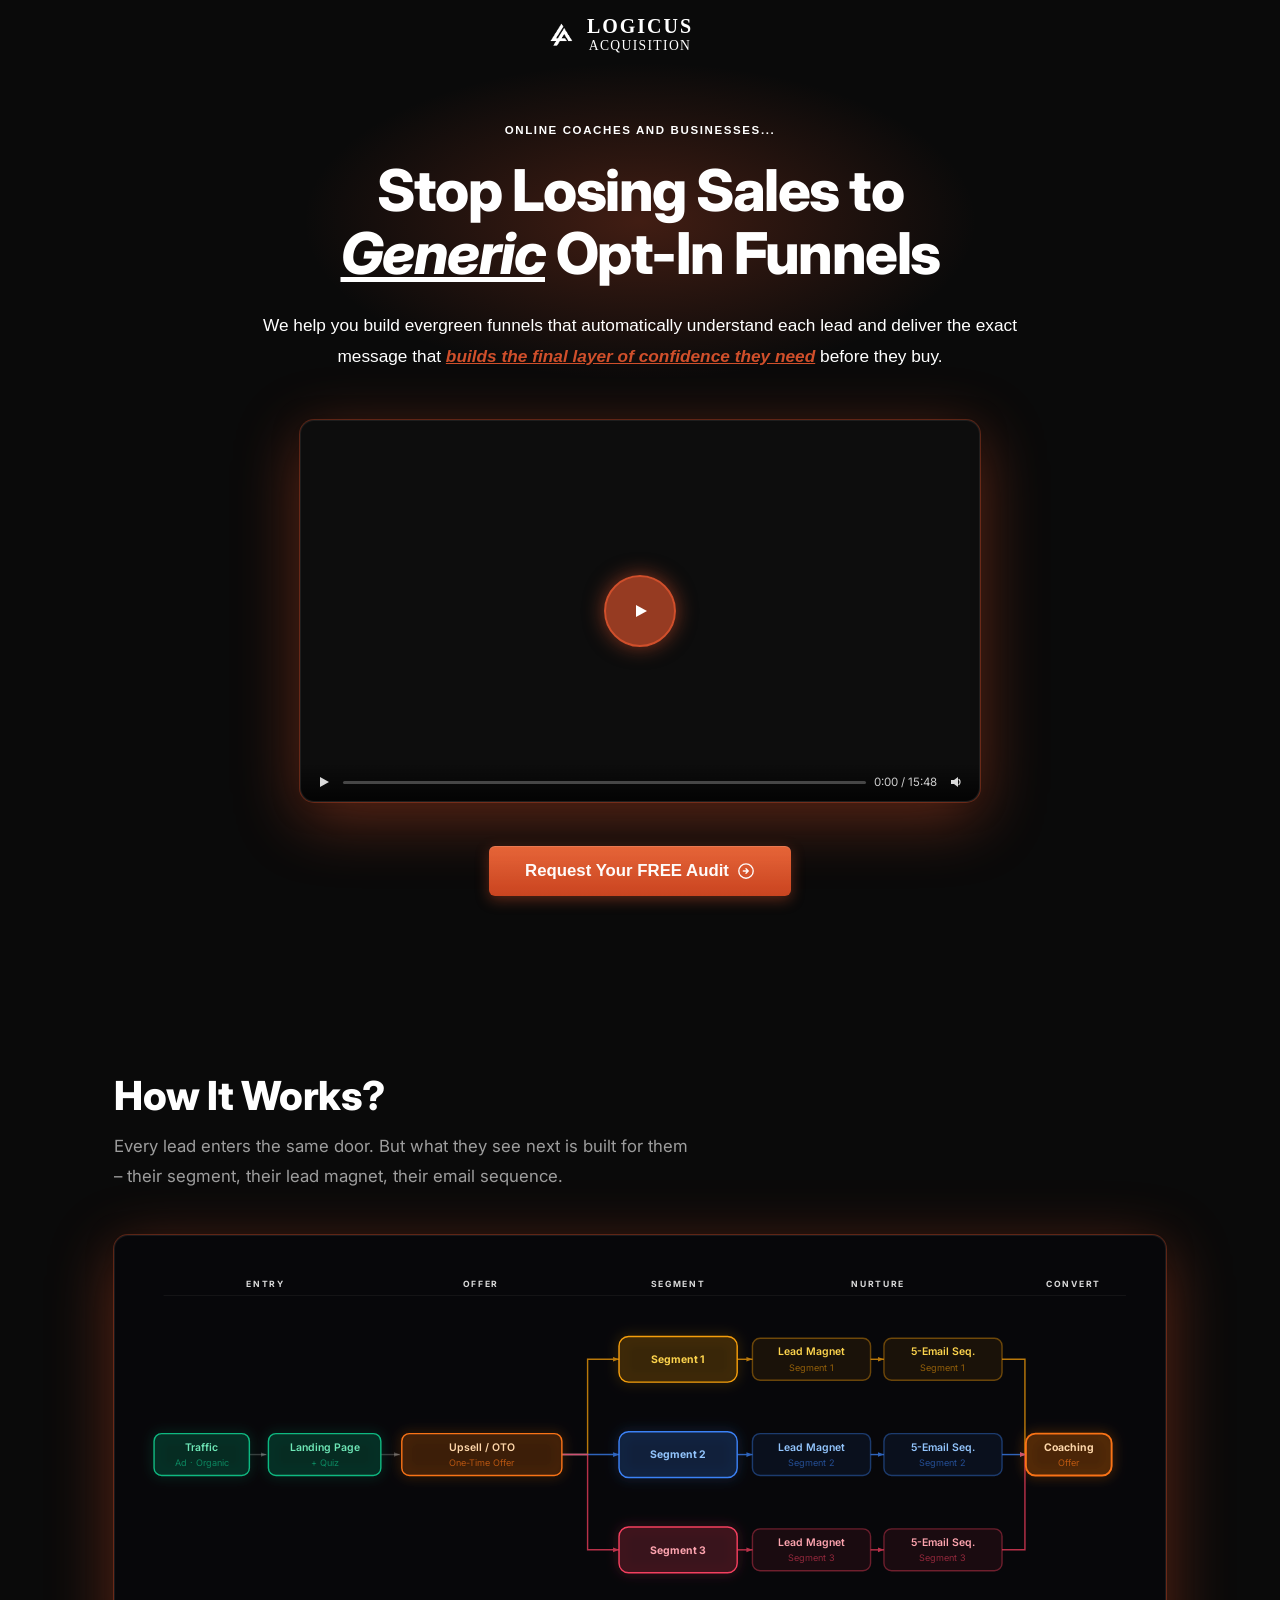
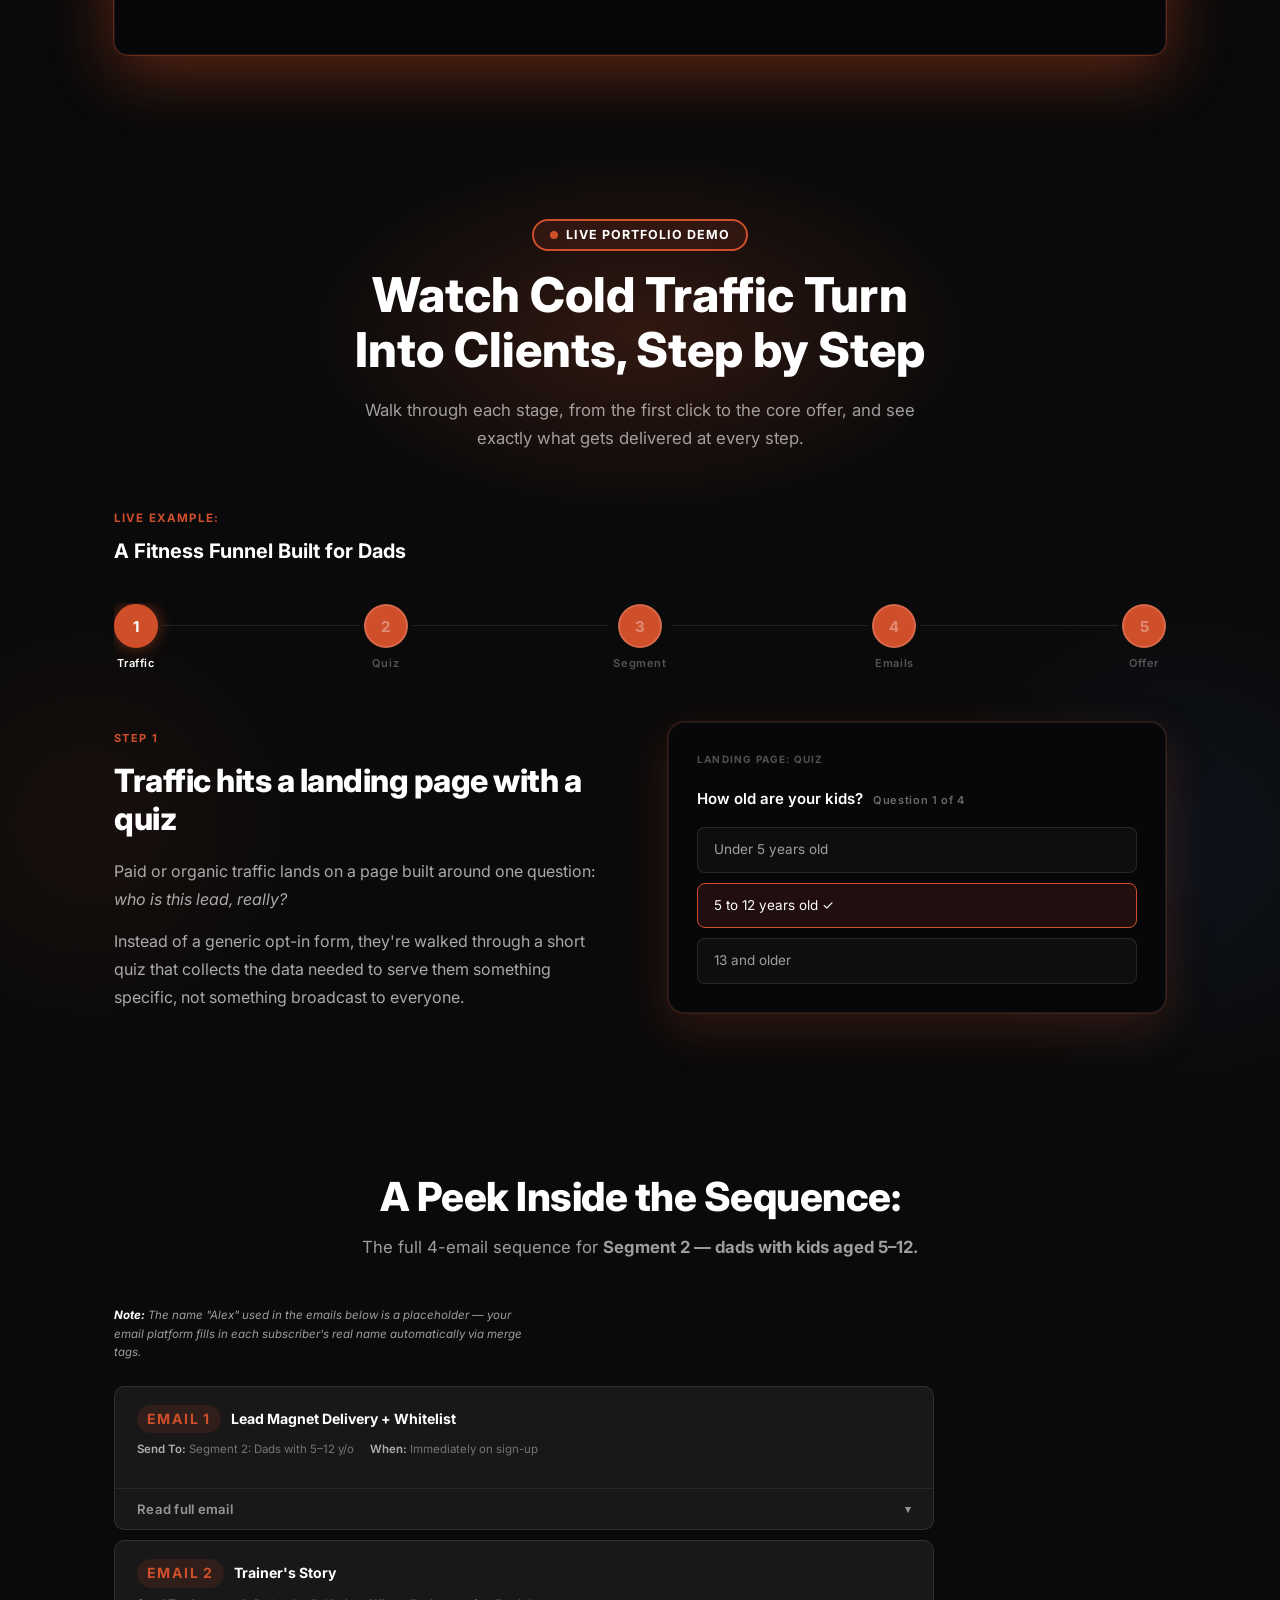
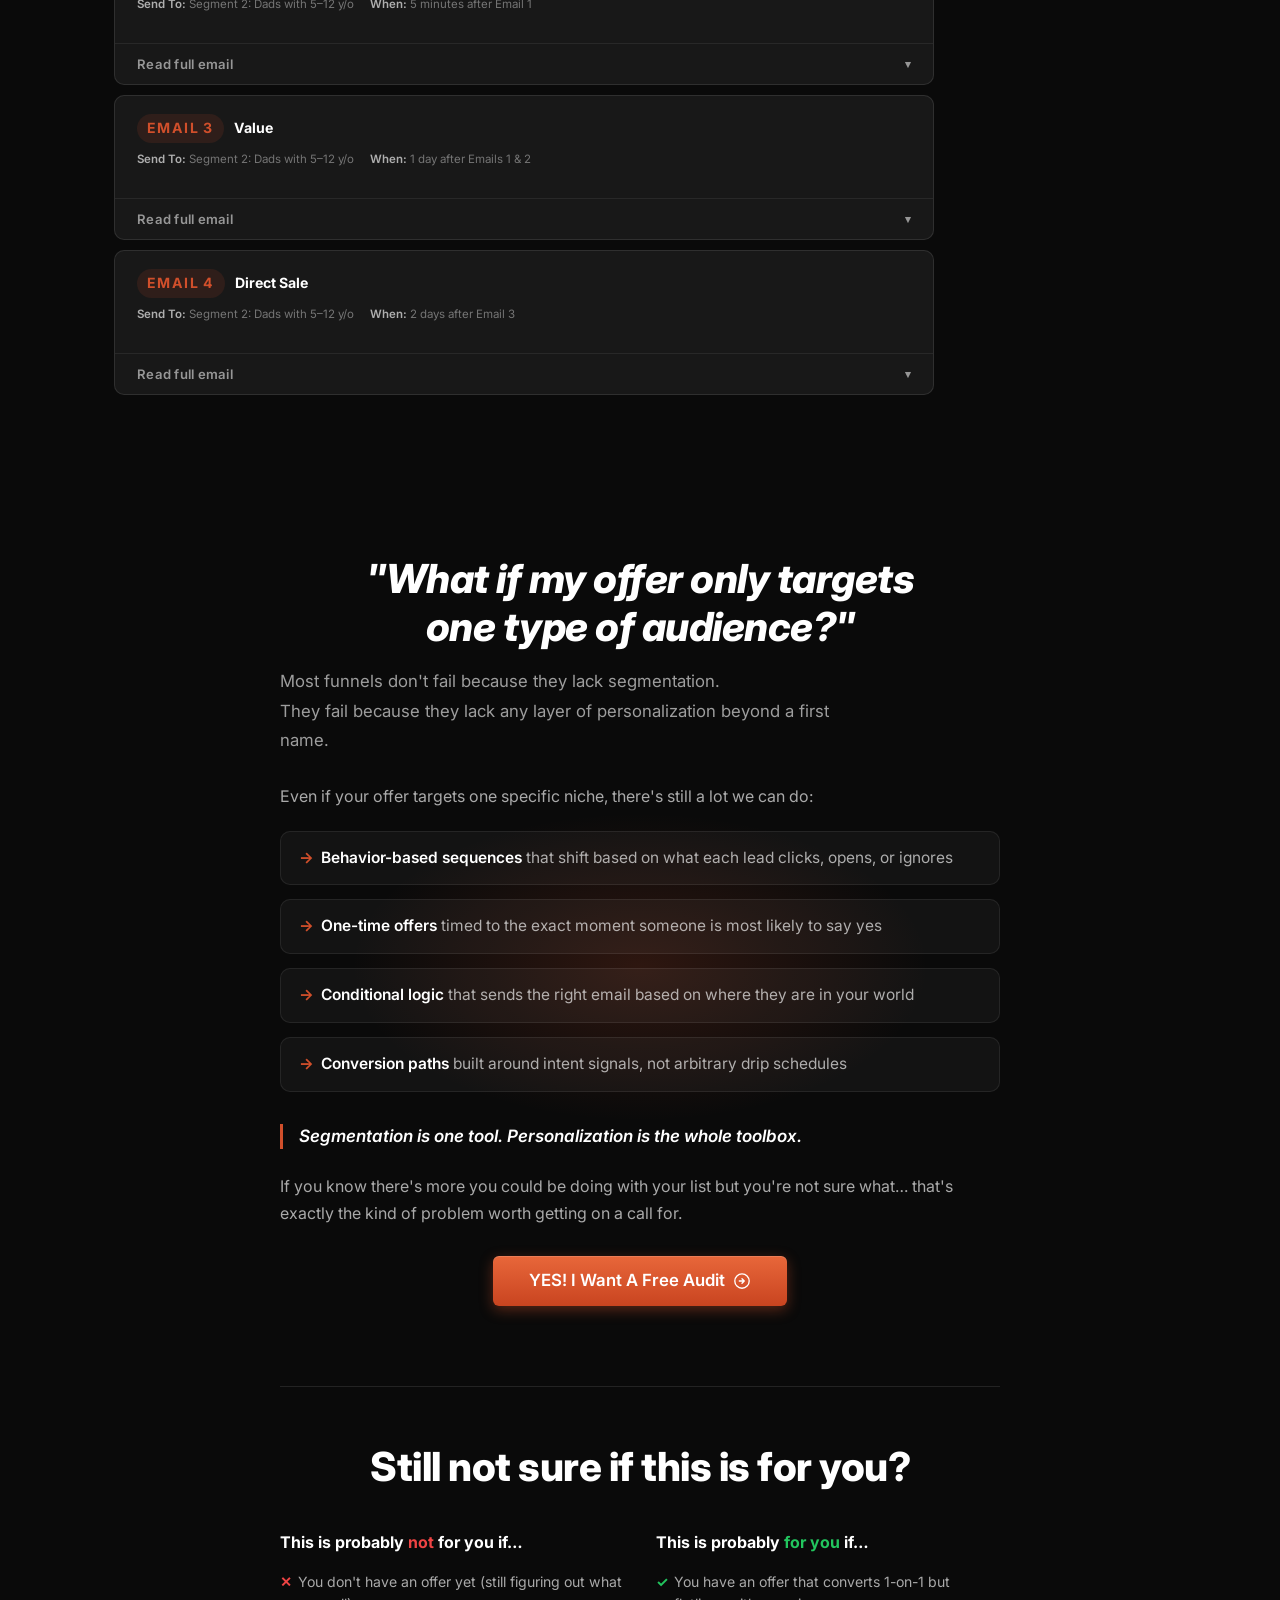
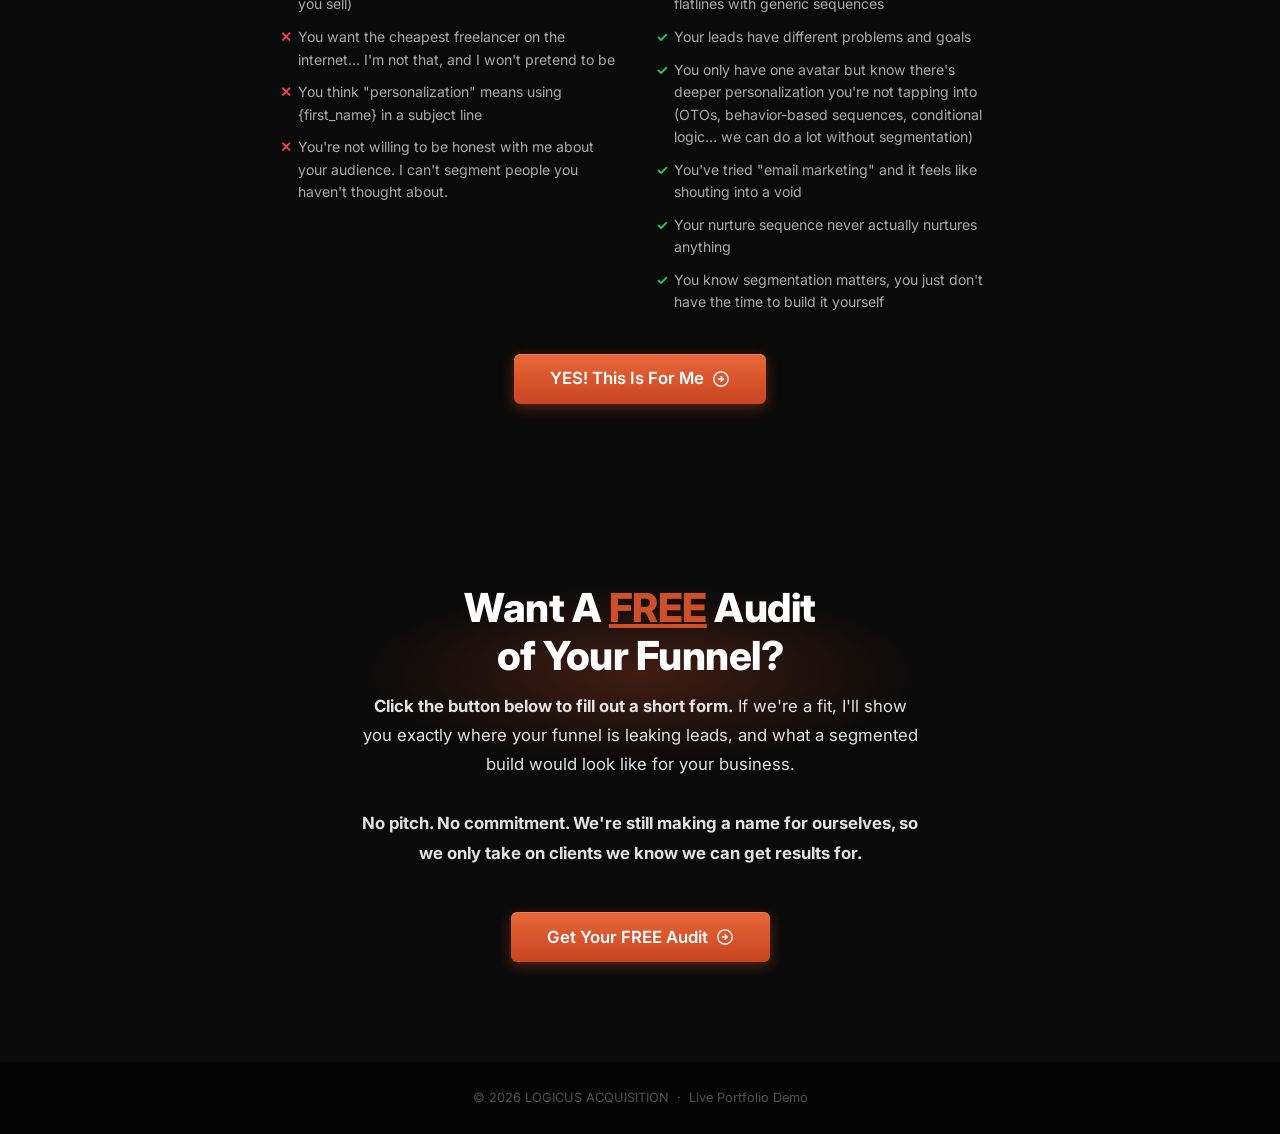
==== commit 5fd4a71a: "Update first CTA button to Request Your FREE Audit" ====
--- a/index.html
+++ b/index.html
@@ -523,7 +523,7 @@
       </div>
 
       <div class="hero-cta">
-        <a href="https://docs.google.com/forms/d/e/1FAIpQLSd3DyoUWMhvoH6tZdubQtil6sRKJWbAAn-DKEaLsFB7wDBJww/viewform" target="_blank" class="btn btn-coral btn-lg">See How It Works Live <svg width="18" height="18" viewBox="0 0 20 20" fill="none" xmlns="http://www.w3.org/2000/svg" style="flex-shrink:0"><circle cx="10" cy="10" r="8" stroke="currentColor" stroke-width="1.5"/><path d="M7 10h5.5M10 7.5l2.5 2.5-2.5 2.5" stroke="currentColor" stroke-width="1.5" stroke-linecap="round" stroke-linejoin="round"/></svg></a>
+        <a href="https://docs.google.com/forms/d/e/1FAIpQLSd3DyoUWMhvoH6tZdubQtil6sRKJWbAAn-DKEaLsFB7wDBJww/viewform" target="_blank" class="btn btn-coral btn-lg">Request Your FREE Audit <svg width="18" height="18" viewBox="0 0 20 20" fill="none" xmlns="http://www.w3.org/2000/svg" style="flex-shrink:0"><circle cx="10" cy="10" r="8" stroke="currentColor" stroke-width="1.5"/><path d="M7 10h5.5M10 7.5l2.5 2.5-2.5 2.5" stroke="currentColor" stroke-width="1.5" stroke-linecap="round" stroke-linejoin="round"/></svg></a>
       </div>
 
     </div>
@@ -983,9 +983,9 @@
               <p>I stopped quitting.</p>
               <p>I stopped feeling guilty.</p>
               <p>And I finally started making progress that actually stuck.</p>
-              <p>In a few days, I'll share the exact reason most dads in your position keep restarting, and the four things that finally made it click for me.</p>
+              <p>Tomorrow, I'll show you how your kids' schedule is either working for your fitness plan, or silently killing it. (And exactly what to do if it's the second one)</p>
               <p>It's not what you think.</p>
-              <div class="email-sig">Talk soon,<br>Mike.<br><br><strong>P.S.</strong> The system I eventually used <u><em><strong>wasn't</strong></em></u> the hardest one. It <u><em><strong>wasn't</strong></em></u> the most scientific. But it was built for a life that looks like yours, because it was designed by someone living it.<br><br><strong>If anything in this email hits close to home, reply and let me know. I read every message and I'll do my best to help.</strong></div>
+              <div class="email-sig">Talk soon,<br>Mike.<br><br><strong>P.S.</strong> The system that finally worked for me wasn't the hardest. Wasn't the most scientific. But it was built for a life like yours — by a dad living it.<br><br><strong>If anything in this email hits close to home, reply and let me know. I read every message and I'll do my best to help.</strong></div>
             </div>
           </div>
           <button class="email-close-btn" onclick="toggleEmail(this.closest('.email-card').querySelector('.email-expand-btn'))">Close ▴</button>
@@ -1213,7 +1213,23 @@
     }
 
     function toggleEmail(btn) {
-      btn.closest('.email-card').classList.toggle('open');
+      const card = btn.closest('.email-card');
+      const wasOpen = card.classList.contains('open');
+      if (wasOpen) {
+        const wrap = card.querySelector('.email-body-wrap');
+        const cardTop = card.getBoundingClientRect().top + window.scrollY;
+        wrap.style.transition = 'none';
+        wrap.style.maxHeight = '0';
+        card.classList.remove('open');
+        const targetY = Math.max(0, cardTop - (window.innerHeight / 2) + 40);
+        window.scrollTo({ top: targetY, behavior: 'instant' });
+        requestAnimationFrame(() => {
+          card.scrollIntoView({ behavior: 'smooth', block: 'center' });
+        });
+        setTimeout(() => { wrap.style.transition = ''; wrap.style.maxHeight = ''; }, 600);
+      } else {
+        card.classList.add('open');
+      }
     }
   </script>
 
